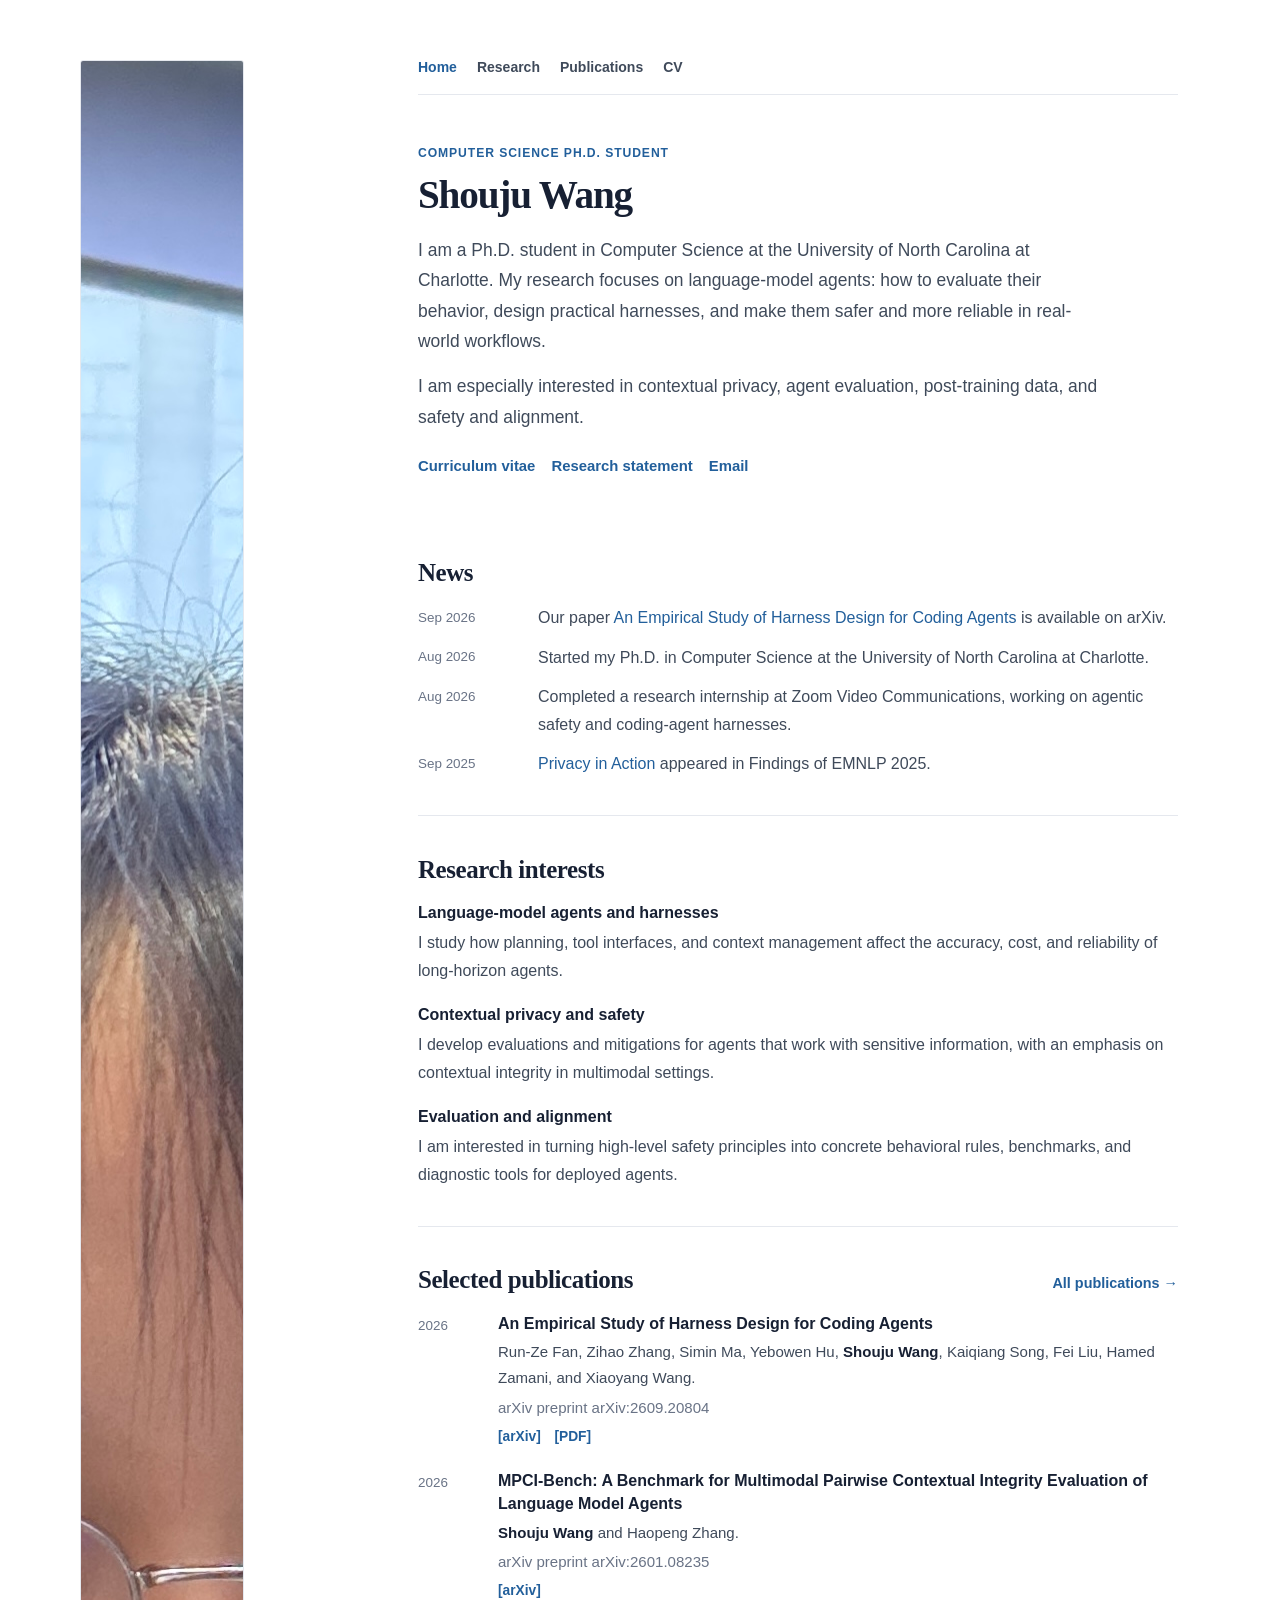
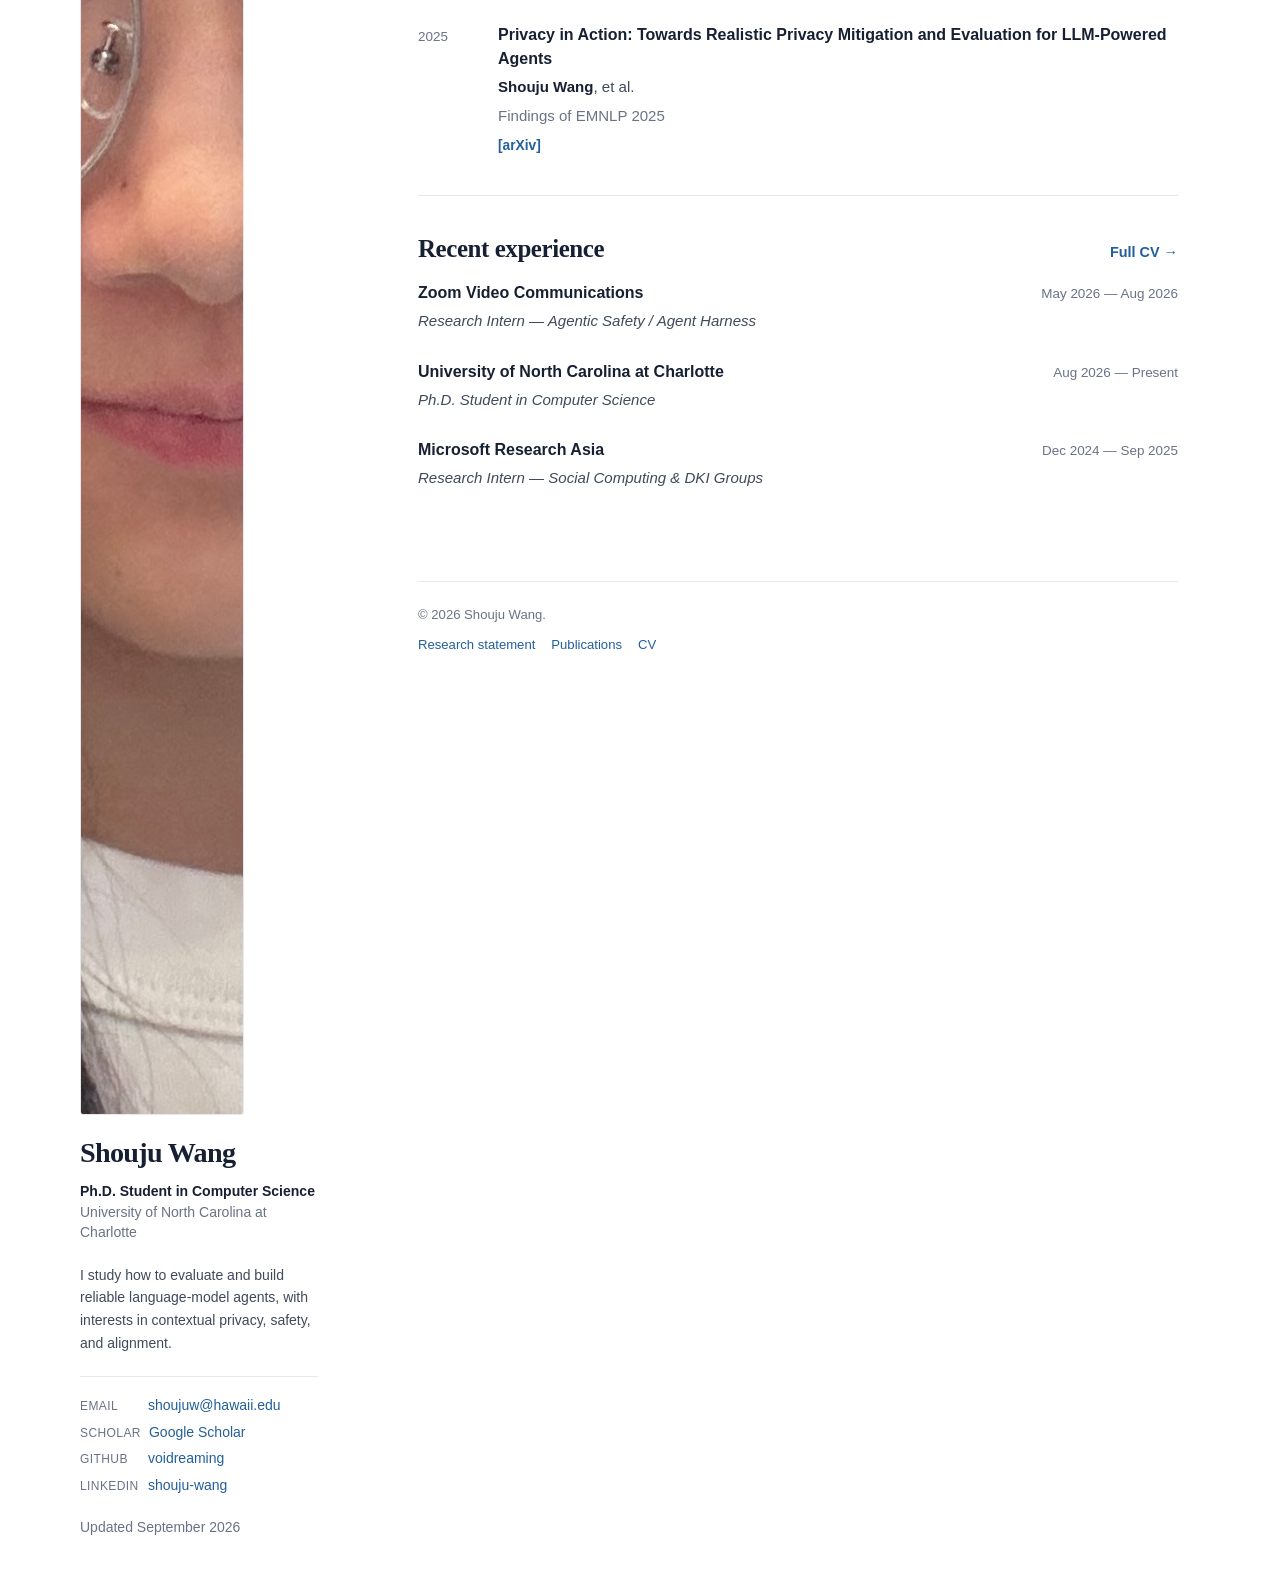
==== index.html @ fb16b02e "Adopt academic homepage layout and update CV" ====
<!doctype html>
<html lang="en">
<head>
  <meta charset="utf-8">
  <meta name="viewport" content="width=device-width, initial-scale=1">
  <meta name="theme-color" content="#ffffff">
  <title>Shouju Wang | Computer Science Ph.D. Student</title>
  <meta name="description" content="Shouju Wang is a Computer Science Ph.D. student at UNC Charlotte researching LLM agents, privacy, evaluation, safety, and alignment.">
  <link rel="canonical" href="https://shouju-wang.github.io/">
  <meta property="og:type" content="website">
  <meta property="og:title" content="Shouju Wang | Computer Science Ph.D. Student">
  <meta property="og:description" content="LLM agents, contextual privacy, evaluation, safety, and alignment.">
  <meta property="og:url" content="https://shouju-wang.github.io/">
  <meta property="og:image" content="https://shouju-wang.github.io/images/avatar.jpg">
  <link rel="stylesheet" href="css/style.css">
  <link rel="icon" href="data:image/svg+xml,%3Csvg xmlns='http://www.w3.org/2000/svg' viewBox='0 0 100 100'%3E%3Crect width='100' height='100' rx='18' fill='%23172033'/%3E%3Ctext x='50' y='63' text-anchor='middle' font-size='40' font-family='Georgia' font-weight='bold' fill='white'%3ESW%3C/text%3E%3C/svg%3E">
</head>
<body>
  <a class="skip-link" href="#main-content">Skip to content</a>

  <div class="site-layout">
    <aside class="profile-sidebar" aria-label="Profile">
      <img class="profile-avatar" src="images/avatar.jpg" alt="Portrait of Shouju Wang" width="2316" height="2655">
      <a class="profile-name" href="index.html">Shouju Wang</a>
      <div>
        <p class="profile-role">Ph.D. Student in Computer Science</p>
        <p class="profile-affiliation">University of North Carolina at Charlotte</p>
      </div>
      <p class="profile-bio">I study how to evaluate and build reliable language-model agents, with interests in contextual privacy, safety, and alignment.</p>
      <ul class="profile-links">
        <li><span class="profile-label">Email</span><a href="mailto:shoujuw@hawaii.edu">shoujuw@hawaii.edu</a></li>
        <li><span class="profile-label">Scholar</span><a href="https://scholar.google.com/citations?hl=en&amp;user=ut74MgsAAAAJ" target="_blank" rel="noopener noreferrer">Google Scholar</a></li>
        <li><span class="profile-label">GitHub</span><a href="https://github.com/voidreaming" target="_blank" rel="noopener noreferrer">voidreaming</a></li>
        <li><span class="profile-label">LinkedIn</span><a href="https://www.linkedin.com/in/shouju-wang-4b030a385/" target="_blank" rel="noopener noreferrer">shouju-wang</a></li>
      </ul>
      <p class="profile-meta">Updated September 2026</p>
    </aside>

    <main class="content-column" id="main-content">
      <nav class="top-nav" aria-label="Primary navigation">
        <a href="#about" aria-current="page">Home</a>
        <a href="#research">Research</a>
        <a href="publications.html">Publications</a>
        <a href="cv.html">CV</a>
      </nav>

      <header class="home-header" id="about">
        <p class="eyebrow">Computer Science Ph.D. Student</p>
        <h1>Shouju Wang</h1>
        <div class="home-deck">
          <p>I am a Ph.D. student in Computer Science at the University of North Carolina at Charlotte. My research focuses on language-model agents: how to evaluate their behavior, design practical harnesses, and make them safer and more reliable in real-world workflows.</p>
          <p>I am especially interested in contextual privacy, agent evaluation, post-training data, and safety and alignment.</p>
        </div>
        <div class="inline-links" aria-label="Profile links">
          <a href="cv.html">Curriculum vitae</a>
          <a href="research-statement.html">Research statement</a>
          <a href="mailto:shoujuw@hawaii.edu">Email</a>
        </div>
      </header>

      <section class="section" aria-labelledby="news-title">
        <h2 class="section-title" id="news-title">News</h2>
        <ul class="news-list">
          <li><time datetime="2026-09">Sep 2026</time><span>Our paper <a href="https://arxiv.org/abs/2609.20804" target="_blank" rel="noopener noreferrer">An Empirical Study of Harness Design for Coding Agents</a> is available on arXiv.</span></li>
          <li><time datetime="2026-08">Aug 2026</time><span>Started my Ph.D. in Computer Science at the University of North Carolina at Charlotte.</span></li>
          <li><time datetime="2026-08">Aug 2026</time><span>Completed a research internship at Zoom Video Communications, working on agentic safety and coding-agent harnesses.</span></li>
          <li><time datetime="2025-09">Sep 2025</time><span><a href="https://arxiv.org/abs/2509.17488" target="_blank" rel="noopener noreferrer">Privacy in Action</a> appeared in Findings of EMNLP 2025.</span></li>
        </ul>
      </section>

      <section class="section" id="research" aria-labelledby="research-title">
        <h2 class="section-title" id="research-title">Research interests</h2>
        <div class="interest-list">
          <article>
            <h3>Language-model agents and harnesses</h3>
            <p>I study how planning, tool interfaces, and context management affect the accuracy, cost, and reliability of long-horizon agents.</p>
          </article>
          <article>
            <h3>Contextual privacy and safety</h3>
            <p>I develop evaluations and mitigations for agents that work with sensitive information, with an emphasis on contextual integrity in multimodal settings.</p>
          </article>
          <article>
            <h3>Evaluation and alignment</h3>
            <p>I am interested in turning high-level safety principles into concrete behavioral rules, benchmarks, and diagnostic tools for deployed agents.</p>
          </article>
        </div>
      </section>

      <section class="section" aria-labelledby="publications-title">
        <div class="section-heading-row">
          <h2 class="section-title" id="publications-title">Selected publications</h2>
          <a href="publications.html">All publications →</a>
        </div>
        <ol class="publication-list">
          <li class="publication">
            <span class="publication-year">2026</span>
            <article>
              <h3 class="publication-title"><a href="https://arxiv.org/abs/2609.20804" target="_blank" rel="noopener noreferrer">An Empirical Study of Harness Design for Coding Agents</a></h3>
              <p class="publication-authors">Run-Ze Fan, Zihao Zhang, Simin Ma, Yebowen Hu, <strong>Shouju Wang</strong>, Kaiqiang Song, Fei Liu, Hamed Zamani, and Xiaoyang Wang.</p>
              <p class="publication-venue">arXiv preprint arXiv:2609.20804</p>
              <p class="publication-links"><a href="https://arxiv.org/abs/2609.20804" target="_blank" rel="noopener noreferrer">[arXiv]</a><a href="https://arxiv.org/pdf/2609.20804" target="_blank" rel="noopener noreferrer">[PDF]</a></p>
            </article>
          </li>
          <li class="publication">
            <span class="publication-year">2026</span>
            <article>
              <h3 class="publication-title"><a href="https://arxiv.org/abs/2601.08235" target="_blank" rel="noopener noreferrer">MPCI-Bench: A Benchmark for Multimodal Pairwise Contextual Integrity Evaluation of Language Model Agents</a></h3>
              <p class="publication-authors"><strong>Shouju Wang</strong> and Haopeng Zhang.</p>
              <p class="publication-venue">arXiv preprint arXiv:2601.08235</p>
              <p class="publication-links"><a href="https://arxiv.org/abs/2601.08235" target="_blank" rel="noopener noreferrer">[arXiv]</a></p>
            </article>
          </li>
          <li class="publication">
            <span class="publication-year">2025</span>
            <article>
              <h3 class="publication-title"><a href="https://arxiv.org/abs/2509.17488" target="_blank" rel="noopener noreferrer">Privacy in Action: Towards Realistic Privacy Mitigation and Evaluation for LLM-Powered Agents</a></h3>
              <p class="publication-authors"><strong>Shouju Wang</strong>, et al.</p>
              <p class="publication-venue">Findings of EMNLP 2025</p>
              <p class="publication-links"><a href="https://arxiv.org/abs/2509.17488" target="_blank" rel="noopener noreferrer">[arXiv]</a></p>
            </article>
          </li>
        </ol>
      </section>

      <section class="section" aria-labelledby="experience-title">
        <div class="section-heading-row">
          <h2 class="section-title" id="experience-title">Recent experience</h2>
          <a href="cv.html#experience">Full CV →</a>
        </div>
        <ol class="entry-list">
          <li class="entry">
            <div class="entry-topline"><h3 class="entry-heading">Zoom Video Communications</h3><span class="entry-date">May 2026 — Aug 2026</span></div>
            <p class="entry-role">Research Intern — Agentic Safety / Agent Harness</p>
          </li>
          <li class="entry">
            <div class="entry-topline"><h3 class="entry-heading">University of North Carolina at Charlotte</h3><span class="entry-date">Aug 2026 — Present</span></div>
            <p class="entry-role">Ph.D. Student in Computer Science</p>
          </li>
          <li class="entry">
            <div class="entry-topline"><h3 class="entry-heading">Microsoft Research Asia</h3><span class="entry-date">Dec 2024 — Sep 2025</span></div>
            <p class="entry-role">Research Intern — Social Computing &amp; DKI Groups</p>
          </li>
        </ol>
      </section>

      <footer class="content-footer">
        <p>© 2026 Shouju Wang.</p>
        <nav aria-label="Footer navigation"><a href="research-statement.html">Research statement</a><a href="publications.html">Publications</a><a href="cv.html">CV</a></nav>
      </footer>
    </main>
  </div>
</body>
</html>
---- css/style.css ----
/* A quiet, document-first academic site. */
:root {
  --ink: #172033;
  --body: #3f4a5a;
  --muted: #697386;
  --soft: #f7f8fa;
  --line: #e5e8ee;
  --link: #225f9b;
  --link-hover: #153f69;
  --serif: "Source Serif 4", "Iowan Old Style", "Palatino Linotype", Palatino, Georgia, serif;
  --sans: Inter, ui-sans-serif, -apple-system, BlinkMacSystemFont, "Segoe UI", sans-serif;
}

* { box-sizing: border-box; }

html { scroll-behavior: smooth; }

body {
  margin: 0;
  color: var(--body);
  background: #fff;
  font-family: var(--sans);
  font-size: 16px;
  line-height: 1.72;
  text-rendering: optimizeLegibility;
  -webkit-font-smoothing: antialiased;
}

img { display: block; max-width: 100%; }

a {
  color: var(--link);
  text-decoration: none;
  text-underline-offset: 0.16em;
}

a:hover,
a:focus-visible {
  color: var(--link-hover);
  text-decoration: underline;
}

strong { color: var(--ink); font-weight: 650; }

::selection { background: #d9e9f7; color: var(--ink); }

.skip-link {
  position: fixed;
  z-index: 20;
  top: 0.75rem;
  left: 0.75rem;
  padding: 0.55rem 0.75rem;
  color: #fff;
  background: var(--ink);
  transform: translateY(-150%);
}

.skip-link:focus { transform: translateY(0); }

.site-layout {
  display: grid;
  grid-template-columns: 238px minmax(0, 760px);
  gap: clamp(3.25rem, 8vw, 6.25rem);
  width: min(100% - 3rem, 1120px);
  min-height: 100vh;
  margin: 0 auto;
}

.profile-sidebar {
  align-self: start;
  position: sticky;
  top: 0;
  padding: 3.75rem 0 2.5rem;
}

.profile-avatar {
  width: 164px;
  aspect-ratio: 1 / 1;
  margin: 0 0 1.35rem;
  border: 1px solid var(--line);
  border-radius: 3px;
  object-fit: cover;
  object-position: center 26%;
}

.profile-name {
  display: inline-block;
  margin: 0;
  color: var(--ink);
  font-family: var(--serif);
  font-size: 1.76rem;
  font-weight: 650;
  letter-spacing: -0.025em;
  line-height: 1.15;
}

.profile-name:hover,
.profile-name:focus-visible { color: var(--link); text-decoration: none; }

.profile-role,
.profile-affiliation,
.profile-bio,
.profile-links,
.profile-meta { font-size: 0.875rem; }

.profile-role {
  margin: 0.65rem 0 0.05rem;
  color: var(--ink);
  font-weight: 600;
  line-height: 1.45;
}

.profile-affiliation { margin: 0; color: var(--muted); line-height: 1.45; }

.profile-bio { margin: 1.35rem 0; line-height: 1.62; }

.profile-links {
  display: grid;
  gap: 0.38rem;
  margin: 0;
  padding: 1.15rem 0 0;
  border-top: 1px solid var(--line);
  list-style: none;
  line-height: 1.45;
}

.profile-links li { display: flex; gap: 0.5rem; align-items: baseline; }

.profile-links .profile-label {
  flex: 0 0 3.75rem;
  color: var(--muted);
  font-size: 0.75rem;
  letter-spacing: 0.035em;
  text-transform: uppercase;
}

.profile-meta { margin: 1.25rem 0 0; color: var(--muted); }

.content-column { min-width: 0; padding: 3.65rem 0 4.5rem; }

.top-nav {
  display: flex;
  flex-wrap: wrap;
  gap: 0.55rem 1.25rem;
  padding: 0 0 1rem;
  border-bottom: 1px solid var(--line);
  font-size: 0.875rem;
  font-weight: 560;
  line-height: 1.4;
}

.top-nav a { color: var(--body); }
.top-nav a[aria-current="page"],
.top-nav a:hover,
.top-nav a:focus-visible { color: var(--link); text-decoration: none; }

.home-header,
.page-header { padding: 3rem 0 2.5rem; }

.eyebrow {
  margin: 0 0 0.5rem;
  color: var(--link);
  font-size: 0.76rem;
  font-weight: 700;
  letter-spacing: 0.075em;
  text-transform: uppercase;
}

h1,
h2,
h3,
h4 { color: var(--ink); }

h1,
.page-title {
  margin: 0;
  font-family: var(--serif);
  font-size: clamp(2rem, 4vw, 2.45rem);
  font-weight: 650;
  letter-spacing: -0.03em;
  line-height: 1.15;
}

.home-deck,
.page-description {
  max-width: 43rem;
  margin: 1.1rem 0 0;
  color: var(--body);
  font-size: 1.09rem;
  line-height: 1.75;
}

.home-deck p { margin: 0 0 0.9rem; }
.home-deck p:last-child { margin-bottom: 0; }

.inline-links {
  display: flex;
  flex-wrap: wrap;
  gap: 0.45rem 1rem;
  margin: 1.35rem 0 0;
  font-size: 0.93rem;
}

.inline-links a { font-weight: 580; }

.section {
  padding: 2.35rem 0;
  border-top: 1px solid var(--line);
}

.section:first-of-type { border-top: 0; }

.section-title {
  margin: 0 0 1rem;
  font-family: var(--serif);
  font-size: 1.56rem;
  font-weight: 650;
  letter-spacing: -0.017em;
  line-height: 1.25;
}

.section-intro { margin: 0 0 1.15rem; }

.news-list,
.publication-list,
.entry-list,
.compact-list,
.post-list { margin: 0; padding: 0; list-style: none; }

.news-list { display: grid; gap: 0.75rem; }

.news-list li {
  display: grid;
  grid-template-columns: 6.35rem minmax(0, 1fr);
  gap: 1.15rem;
}

.news-list time {
  padding-top: 0.1rem;
  color: var(--muted);
  font-size: 0.84rem;
  font-variant-numeric: tabular-nums;
}

.interest-list { display: grid; gap: 1.15rem; }

.interest-list h3,
.entry-heading,
.publication-title {
  margin: 0;
  font-size: 1rem;
  font-weight: 700;
  line-height: 1.48;
}

.interest-list p { margin: 0.3rem 0 0; }

.publication-list { display: grid; gap: 1.25rem; }

.publication {
  display: grid;
  grid-template-columns: 4rem minmax(0, 1fr);
  gap: 1rem;
}

.publication-year {
  padding-top: 0.14rem;
  color: var(--muted);
  font-size: 0.84rem;
  font-variant-numeric: tabular-nums;
}

.publication-title a { color: var(--ink); }
.publication-title a:hover,
.publication-title a:focus-visible { color: var(--link); }

.publication-authors,
.publication-venue,
.publication-description { margin: 0.22rem 0 0; font-size: 0.94rem; }

.publication-venue { color: var(--muted); }

.publication-links {
  display: flex;
  flex-wrap: wrap;
  gap: 0.4rem 0.85rem;
  margin: 0.28rem 0 0;
  font-size: 0.86rem;
}

.publication-links a { font-weight: 580; }

.section-heading-row {
  display: flex;
  flex-wrap: wrap;
  align-items: baseline;
  justify-content: space-between;
  gap: 0.75rem 1.5rem;
  margin-bottom: 1rem;
}

.section-heading-row .section-title { margin-bottom: 0; }
.section-heading-row > a { font-size: 0.9rem; font-weight: 580; }

.entry-list { display: grid; gap: 1.6rem; }

.entry { padding: 0; }

.entry-topline {
  display: flex;
  flex-wrap: wrap;
  align-items: baseline;
  justify-content: space-between;
  gap: 0.25rem 1rem;
}

.entry-date {
  color: var(--muted);
  font-size: 0.84rem;
  font-variant-numeric: tabular-nums;
  white-space: nowrap;
}

.entry-role { margin: 0.18rem 0 0; color: var(--body); font-size: 0.94rem; font-style: italic; }

.entry-details { margin: 0.55rem 0 0; padding-left: 1.08rem; font-size: 0.94rem; }
.entry-details li + li { margin-top: 0.24rem; }

.education-list { display: grid; gap: 0.95rem; }
.education-list p { margin: 0.15rem 0 0; font-size: 0.94rem; }

.skill-list {
  display: grid;
  gap: 0.55rem;
  margin: 0;
  padding: 0;
  list-style: none;
}

.skill-list li { display: grid; grid-template-columns: 5.65rem minmax(0, 1fr); gap: 0.75rem; }
.skill-list strong { font-size: 0.9rem; }

.content-footer {
  margin-top: 3.25rem;
  padding-top: 1.4rem;
  border-top: 1px solid var(--line);
  color: var(--muted);
  font-size: 0.82rem;
}

.content-footer p { margin: 0; }

.content-footer nav {
  display: flex;
  flex-wrap: wrap;
  gap: 0.4rem 1rem;
  margin-top: 0.5rem;
}

.article-content { max-width: 44rem; }
.article-content > :first-child { margin-top: 0; }
.article-content h2 { margin: 2rem 0 0.65rem; font-family: var(--serif); font-size: 1.48rem; line-height: 1.3; }
.article-content h3 { margin: 1.5rem 0 0.4rem; font-size: 1rem; line-height: 1.45; }
.article-content p { margin: 0.75rem 0; }
.article-content ul { padding-left: 1.15rem; }
.article-content li + li { margin-top: 0.35rem; }

blockquote {
  margin: 1.4rem 0;
  padding: 0.1rem 0 0.1rem 1rem;
  border-left: 3px solid #b9d2e7;
  color: var(--ink);
  font-family: var(--serif);
  font-size: 1.12rem;
  line-height: 1.55;
}

.page-meta { margin: 0.7rem 0 0; color: var(--muted); font-size: 0.9rem; }

.back-link { display: inline-block; margin: 0 0 1.35rem; font-size: 0.9rem; font-weight: 580; }

.post-list { display: grid; gap: 0; border-top: 1px solid var(--line); }

.post-list li { padding: 1.25rem 0; border-bottom: 1px solid var(--line); }
.post-list h2 { margin: 0; font-family: var(--serif); font-size: 1.3rem; line-height: 1.33; }
.post-list p { margin: 0.35rem 0 0; }
.post-date { margin: 0 0 0.36rem; color: var(--muted); font-size: 0.84rem; }

.not-found { padding: 5rem 0; }
.not-found .page-description { max-width: 30rem; }

.button-link { display: inline-block; margin-top: 1.2rem; font-weight: 650; }

@media (max-width: 900px) {
  .site-layout {
    grid-template-columns: 1fr;
    gap: 0;
    width: min(100% - 2.5rem, 720px);
  }

  .profile-sidebar {
    position: static;
    display: grid;
    grid-template-columns: 108px minmax(0, 1fr);
    column-gap: 1.25rem;
    padding: 2rem 0 1.7rem;
    border-bottom: 1px solid var(--line);
  }

  .profile-avatar { grid-row: span 2; width: 108px; margin: 0; }
  .profile-name { align-self: end; font-size: 1.58rem; }
  .profile-role { align-self: start; margin: 0.35rem 0 0; }
  .profile-affiliation { grid-column: 2; }
  .profile-bio,
  .profile-links,
  .profile-meta { grid-column: 1 / -1; }
  .profile-bio { margin: 1.15rem 0; }
  .profile-links { grid-template-columns: repeat(2, minmax(0, 1fr)); padding-top: 1rem; }
  .content-column { padding: 1.8rem 0 3rem; }
  .top-nav { padding-bottom: 0.85rem; }
  .home-header,
  .page-header { padding: 2.25rem 0 1.85rem; }
}

@media (max-width: 560px) {
  body { font-size: 15.5px; }
  .site-layout { width: min(100% - 2rem, 720px); }
  .profile-sidebar { grid-template-columns: 84px minmax(0, 1fr); column-gap: 1rem; }
  .profile-avatar { width: 84px; }
  .profile-links { grid-template-columns: 1fr; }
  h1,
  .page-title { font-size: 2rem; }
  .home-deck,
  .page-description { font-size: 1rem; }
  .section { padding: 1.9rem 0; }
  .news-list li,
  .publication { grid-template-columns: 1fr; gap: 0.22rem; }
  .publication-year { padding-top: 0; }
  .entry-topline { display: block; }
  .entry-date { display: block; margin-top: 0.2rem; white-space: normal; }
  .skill-list li { grid-template-columns: 1fr; gap: 0.1rem; }
}
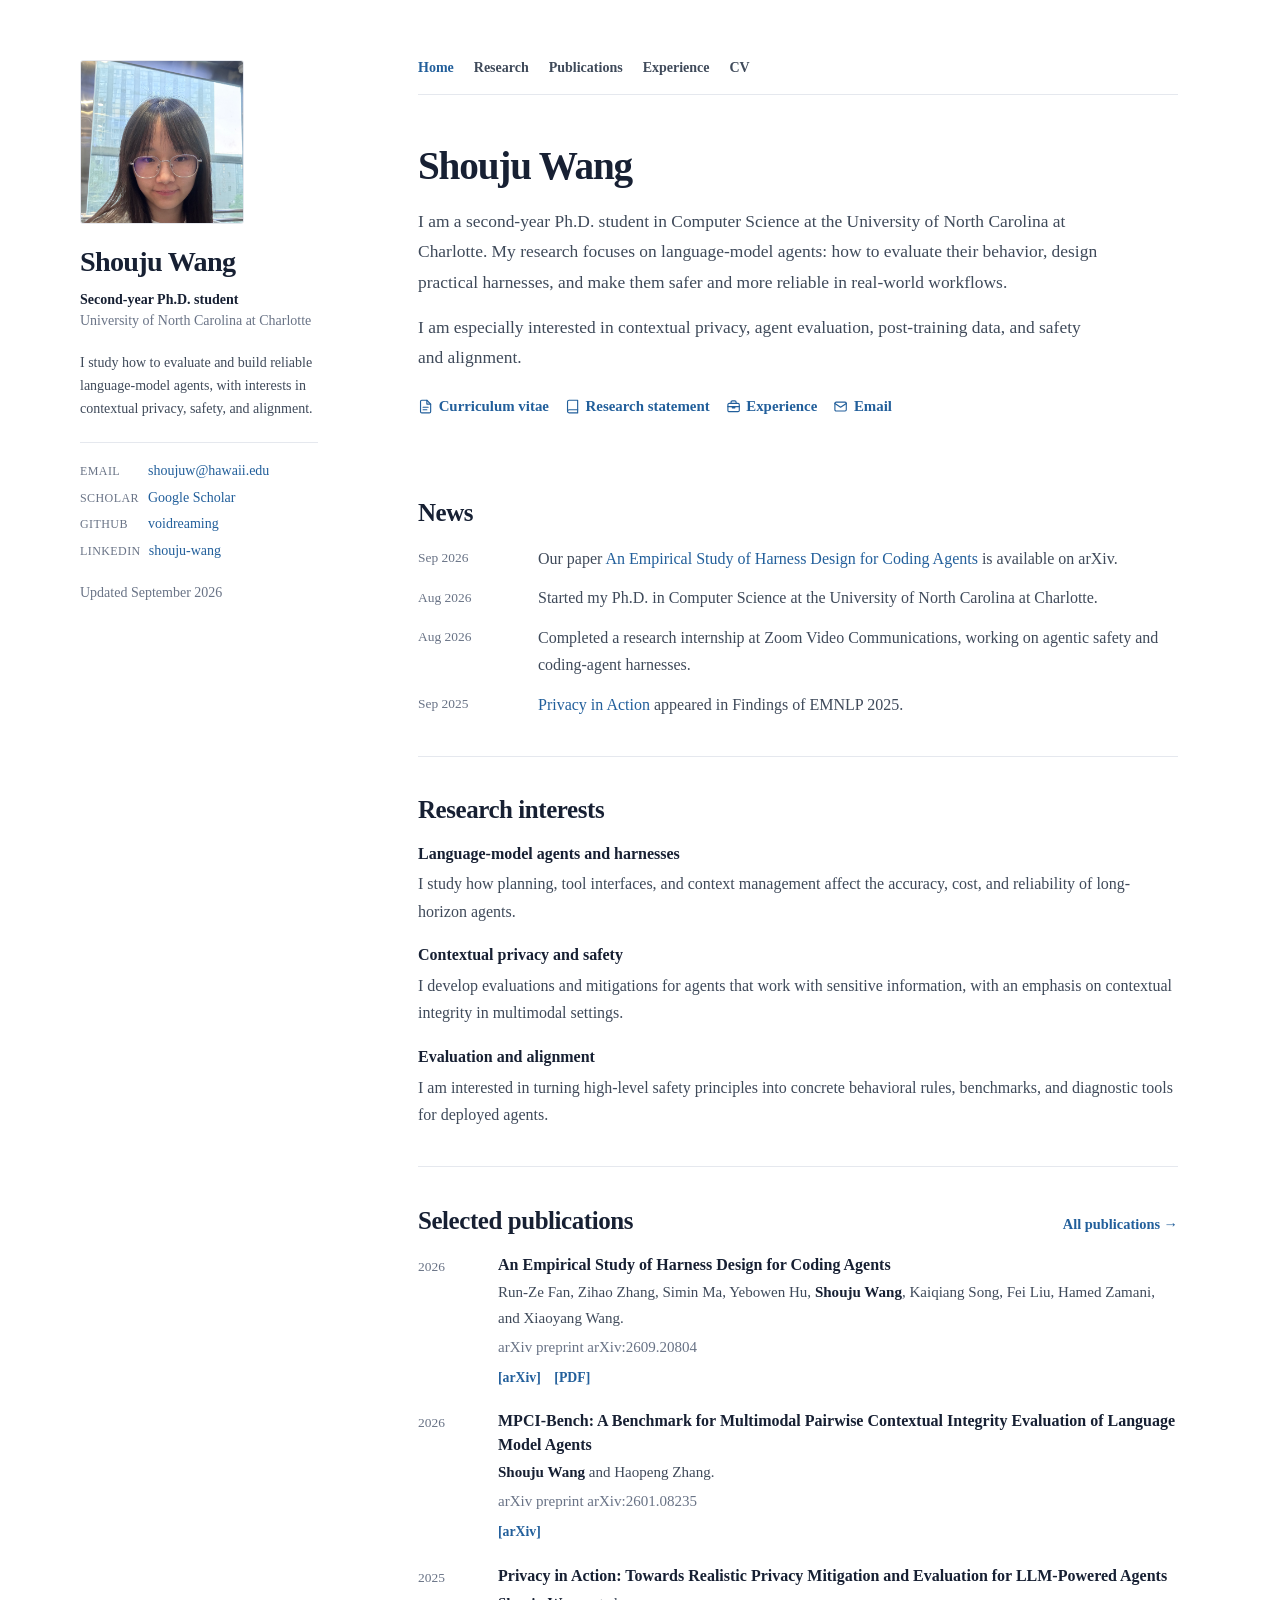
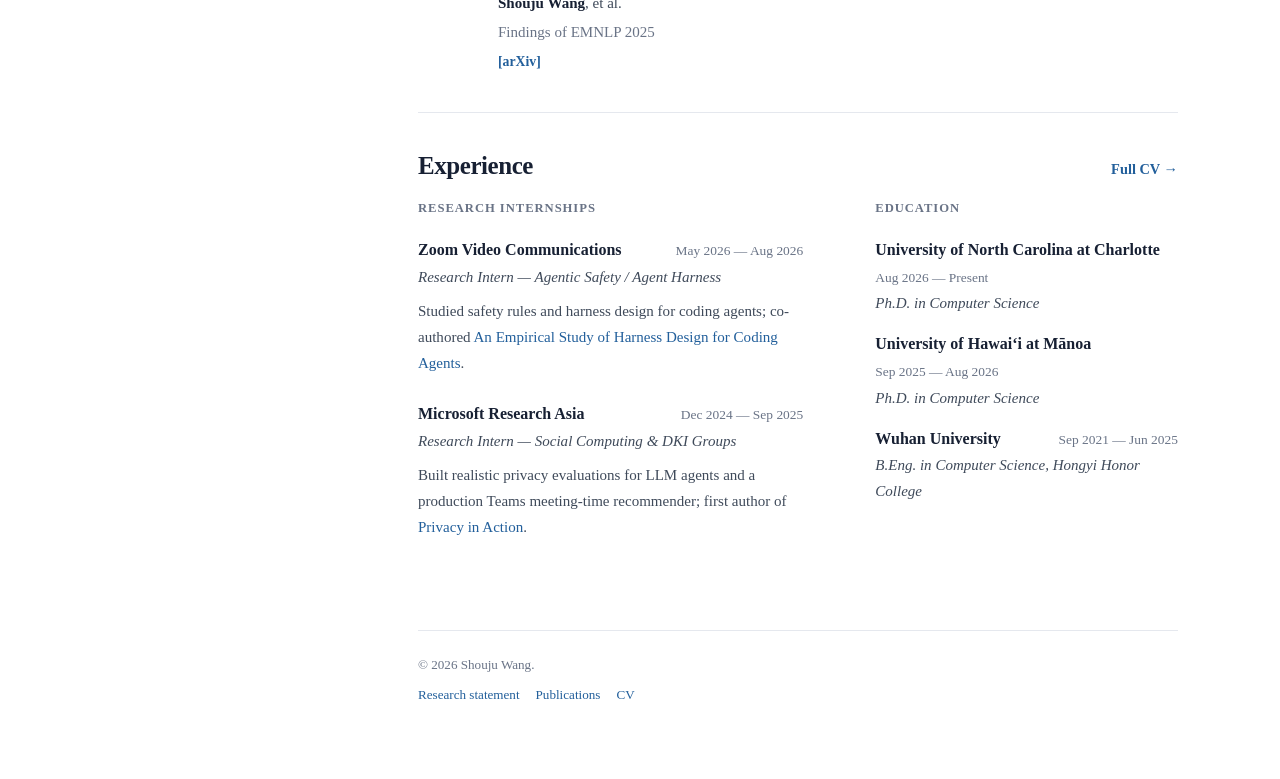
==== commit 6b71c140: "Refine academic profile layout and experience" ====
--- a/index.html
+++ b/index.html
@@ -4,11 +4,11 @@
   <meta charset="utf-8">
   <meta name="viewport" content="width=device-width, initial-scale=1">
   <meta name="theme-color" content="#ffffff">
-  <title>Shouju Wang | Computer Science Ph.D. Student</title>
+  <title>Shouju Wang</title>
   <meta name="description" content="Shouju Wang is a Computer Science Ph.D. student at UNC Charlotte researching LLM agents, privacy, evaluation, safety, and alignment.">
   <link rel="canonical" href="https://shouju-wang.github.io/">
   <meta property="og:type" content="website">
-  <meta property="og:title" content="Shouju Wang | Computer Science Ph.D. Student">
+  <meta property="og:title" content="Shouju Wang">
   <meta property="og:description" content="LLM agents, contextual privacy, evaluation, safety, and alignment.">
   <meta property="og:url" content="https://shouju-wang.github.io/">
   <meta property="og:image" content="https://shouju-wang.github.io/images/avatar.jpg">
@@ -23,7 +23,7 @@
       <img class="profile-avatar" src="images/avatar.jpg" alt="Portrait of Shouju Wang" width="2316" height="2655">
       <a class="profile-name" href="index.html">Shouju Wang</a>
       <div>
-        <p class="profile-role">Ph.D. Student in Computer Science</p>
+        <p class="profile-role">Second-year Ph.D. student</p>
         <p class="profile-affiliation">University of North Carolina at Charlotte</p>
       </div>
       <p class="profile-bio">I study how to evaluate and build reliable language-model agents, with interests in contextual privacy, safety, and alignment.</p>
@@ -41,20 +41,21 @@
         <a href="#about" aria-current="page">Home</a>
         <a href="#research">Research</a>
         <a href="publications.html">Publications</a>
+        <a href="#experience">Experience</a>
         <a href="cv.html">CV</a>
       </nav>
 
       <header class="home-header" id="about">
-        <p class="eyebrow">Computer Science Ph.D. Student</p>
         <h1>Shouju Wang</h1>
         <div class="home-deck">
-          <p>I am a Ph.D. student in Computer Science at the University of North Carolina at Charlotte. My research focuses on language-model agents: how to evaluate their behavior, design practical harnesses, and make them safer and more reliable in real-world workflows.</p>
+          <p>I am a second-year Ph.D. student in Computer Science at the University of North Carolina at Charlotte. My research focuses on language-model agents: how to evaluate their behavior, design practical harnesses, and make them safer and more reliable in real-world workflows.</p>
           <p>I am especially interested in contextual privacy, agent evaluation, post-training data, and safety and alignment.</p>
         </div>
         <div class="inline-links" aria-label="Profile links">
-          <a href="cv.html">Curriculum vitae</a>
-          <a href="research-statement.html">Research statement</a>
-          <a href="mailto:shoujuw@hawaii.edu">Email</a>
+          <a class="icon-link" href="cv.html"><svg viewBox="0 0 24 24" fill="none" stroke-width="1.8" stroke-linecap="round" stroke-linejoin="round" aria-hidden="true"><path d="M14 2H6a2 2 0 0 0-2 2v16a2 2 0 0 0 2 2h12a2 2 0 0 0 2-2V8z"/><path d="M14 2v6h6M8 13h8M8 17h6"/></svg>Curriculum vitae</a>
+          <a class="icon-link" href="research-statement.html"><svg viewBox="0 0 24 24" fill="none" stroke-width="1.8" stroke-linecap="round" stroke-linejoin="round" aria-hidden="true"><path d="M4 19.5A2.5 2.5 0 0 1 6.5 17H20"/><path d="M6.5 2H20v20H6.5A2.5 2.5 0 0 1 4 19.5v-15A2.5 2.5 0 0 1 6.5 2Z"/></svg>Research statement</a>
+          <a class="icon-link" href="#experience"><svg viewBox="0 0 24 24" fill="none" stroke-width="1.8" stroke-linecap="round" stroke-linejoin="round" aria-hidden="true"><rect x="3" y="7" width="18" height="13" rx="2"/><path d="M8 7V5a2 2 0 0 1 2-2h4a2 2 0 0 1 2 2v2M3 12h18M10 12v2h4v-2"/></svg>Experience</a>
+          <a class="icon-link" href="mailto:shoujuw@hawaii.edu"><svg viewBox="0 0 24 24" fill="none" stroke-width="1.8" stroke-linecap="round" stroke-linejoin="round" aria-hidden="true"><rect x="3" y="5" width="18" height="14" rx="2"/><path d="m3 7 9 6 9-6"/></svg>Email</a>
         </div>
       </header>
 
@@ -122,25 +123,36 @@
         </ol>
       </section>
 
-      <section class="section" aria-labelledby="experience-title">
+      <section class="section" id="experience" aria-labelledby="experience-title">
         <div class="section-heading-row">
-          <h2 class="section-title" id="experience-title">Recent experience</h2>
+          <h2 class="section-title" id="experience-title">Experience</h2>
           <a href="cv.html#experience">Full CV →</a>
         </div>
-        <ol class="entry-list">
-          <li class="entry">
-            <div class="entry-topline"><h3 class="entry-heading">Zoom Video Communications</h3><span class="entry-date">May 2026 — Aug 2026</span></div>
-            <p class="entry-role">Research Intern — Agentic Safety / Agent Harness</p>
-          </li>
-          <li class="entry">
-            <div class="entry-topline"><h3 class="entry-heading">University of North Carolina at Charlotte</h3><span class="entry-date">Aug 2026 — Present</span></div>
-            <p class="entry-role">Ph.D. Student in Computer Science</p>
-          </li>
-          <li class="entry">
-            <div class="entry-topline"><h3 class="entry-heading">Microsoft Research Asia</h3><span class="entry-date">Dec 2024 — Sep 2025</span></div>
-            <p class="entry-role">Research Intern — Social Computing &amp; DKI Groups</p>
-          </li>
-        </ol>
+        <div class="experience-grid">
+          <div>
+            <h3 class="subsection-title">Research internships</h3>
+            <ol class="entry-list">
+              <li class="entry">
+                <div class="entry-topline"><h4 class="entry-heading">Zoom Video Communications</h4><span class="entry-date">May 2026 — Aug 2026</span></div>
+                <p class="entry-role">Research Intern — Agentic Safety / Agent Harness</p>
+                <p class="entry-summary">Studied safety rules and harness design for coding agents; co-authored <a href="https://arxiv.org/abs/2609.20804" target="_blank" rel="noopener noreferrer">An Empirical Study of Harness Design for Coding Agents</a>.</p>
+              </li>
+              <li class="entry">
+                <div class="entry-topline"><h4 class="entry-heading">Microsoft Research Asia</h4><span class="entry-date">Dec 2024 — Sep 2025</span></div>
+                <p class="entry-role">Research Intern — Social Computing &amp; DKI Groups</p>
+                <p class="entry-summary">Built realistic privacy evaluations for LLM agents and a production Teams meeting-time recommender; first author of <a href="https://arxiv.org/abs/2509.17488" target="_blank" rel="noopener noreferrer">Privacy in Action</a>.</p>
+              </li>
+            </ol>
+          </div>
+          <div>
+            <h3 class="subsection-title">Education</h3>
+            <ol class="entry-list education-list">
+              <li class="entry"><div class="entry-topline"><h4 class="entry-heading">University of North Carolina at Charlotte</h4><span class="entry-date">Aug 2026 — Present</span></div><p class="entry-role">Ph.D. in Computer Science</p></li>
+              <li class="entry"><div class="entry-topline"><h4 class="entry-heading">University of Hawai‘i at Mānoa</h4><span class="entry-date">Sep 2025 — Aug 2026</span></div><p class="entry-role">Ph.D. in Computer Science</p></li>
+              <li class="entry"><div class="entry-topline"><h4 class="entry-heading">Wuhan University</h4><span class="entry-date">Sep 2021 — Jun 2025</span></div><p class="entry-role">B.Eng. in Computer Science, Hongyi Honor College</p></li>
+            </ol>
+          </div>
+        </div>
       </section>
 
       <footer class="content-footer">
--- a/css/style.css
+++ b/css/style.css
@@ -8,7 +8,7 @@
   --link: #225f9b;
   --link-hover: #153f69;
   --serif: "Source Serif 4", "Iowan Old Style", "Palatino Linotype", Palatino, Georgia, serif;
-  --sans: Inter, ui-sans-serif, -apple-system, BlinkMacSystemFont, "Segoe UI", sans-serif;
+  --sans: "Source Serif 4", "Iowan Old Style", "Palatino Linotype", Palatino, Georgia, serif;
 }
 
 * { box-sizing: border-box; }
@@ -19,7 +19,7 @@
   margin: 0;
   color: var(--body);
   background: #fff;
-  font-family: var(--sans);
+  font-family: var(--serif);
   font-size: 16px;
   line-height: 1.72;
   text-rendering: optimizeLegibility;
@@ -75,6 +75,7 @@
 
 .profile-avatar {
   width: 164px;
+  height: 164px;
   aspect-ratio: 1 / 1;
   margin: 0 0 1.35rem;
   border: 1px solid var(--line);
@@ -203,6 +204,19 @@
 
 .inline-links a { font-weight: 580; }
 
+.inline-links .icon-link {
+  display: inline-flex;
+  align-items: center;
+  gap: 0.34rem;
+}
+
+.icon-link svg {
+  width: 0.95rem;
+  height: 0.95rem;
+  flex: 0 0 auto;
+  stroke: currentColor;
+}
+
 .section {
   padding: 2.35rem 0;
   border-top: 1px solid var(--line);
@@ -323,11 +337,28 @@
 
 .entry-role { margin: 0.18rem 0 0; color: var(--body); font-size: 0.94rem; font-style: italic; }
 
+.entry-summary { margin: 0.5rem 0 0; font-size: 0.94rem; }
+
 .entry-details { margin: 0.55rem 0 0; padding-left: 1.08rem; font-size: 0.94rem; }
 .entry-details li + li { margin-top: 0.24rem; }
 
 .education-list { display: grid; gap: 0.95rem; }
 .education-list p { margin: 0.15rem 0 0; font-size: 0.94rem; }
+
+.experience-grid {
+  display: grid;
+  grid-template-columns: minmax(0, 1.12fr) minmax(0, 0.88fr);
+  gap: clamp(2rem, 6vw, 4.5rem);
+}
+
+.subsection-title {
+  margin: 0 0 1.15rem;
+  color: var(--muted);
+  font-size: 0.79rem;
+  font-weight: 700;
+  letter-spacing: 0.075em;
+  text-transform: uppercase;
+}
 
 .skill-list {
   display: grid;
@@ -407,7 +438,7 @@
     border-bottom: 1px solid var(--line);
   }
 
-  .profile-avatar { grid-row: span 2; width: 108px; margin: 0; }
+  .profile-avatar { grid-row: span 2; width: 108px; height: 108px; margin: 0; }
   .profile-name { align-self: end; font-size: 1.58rem; }
   .profile-role { align-self: start; margin: 0.35rem 0 0; }
   .profile-affiliation { grid-column: 2; }
@@ -420,13 +451,14 @@
   .top-nav { padding-bottom: 0.85rem; }
   .home-header,
   .page-header { padding: 2.25rem 0 1.85rem; }
+  .experience-grid { grid-template-columns: 1fr; gap: 2rem; }
 }
 
 @media (max-width: 560px) {
   body { font-size: 15.5px; }
   .site-layout { width: min(100% - 2rem, 720px); }
   .profile-sidebar { grid-template-columns: 84px minmax(0, 1fr); column-gap: 1rem; }
-  .profile-avatar { width: 84px; }
+  .profile-avatar { width: 84px; height: 84px; }
   .profile-links { grid-template-columns: 1fr; }
   h1,
   .page-title { font-size: 2rem; }
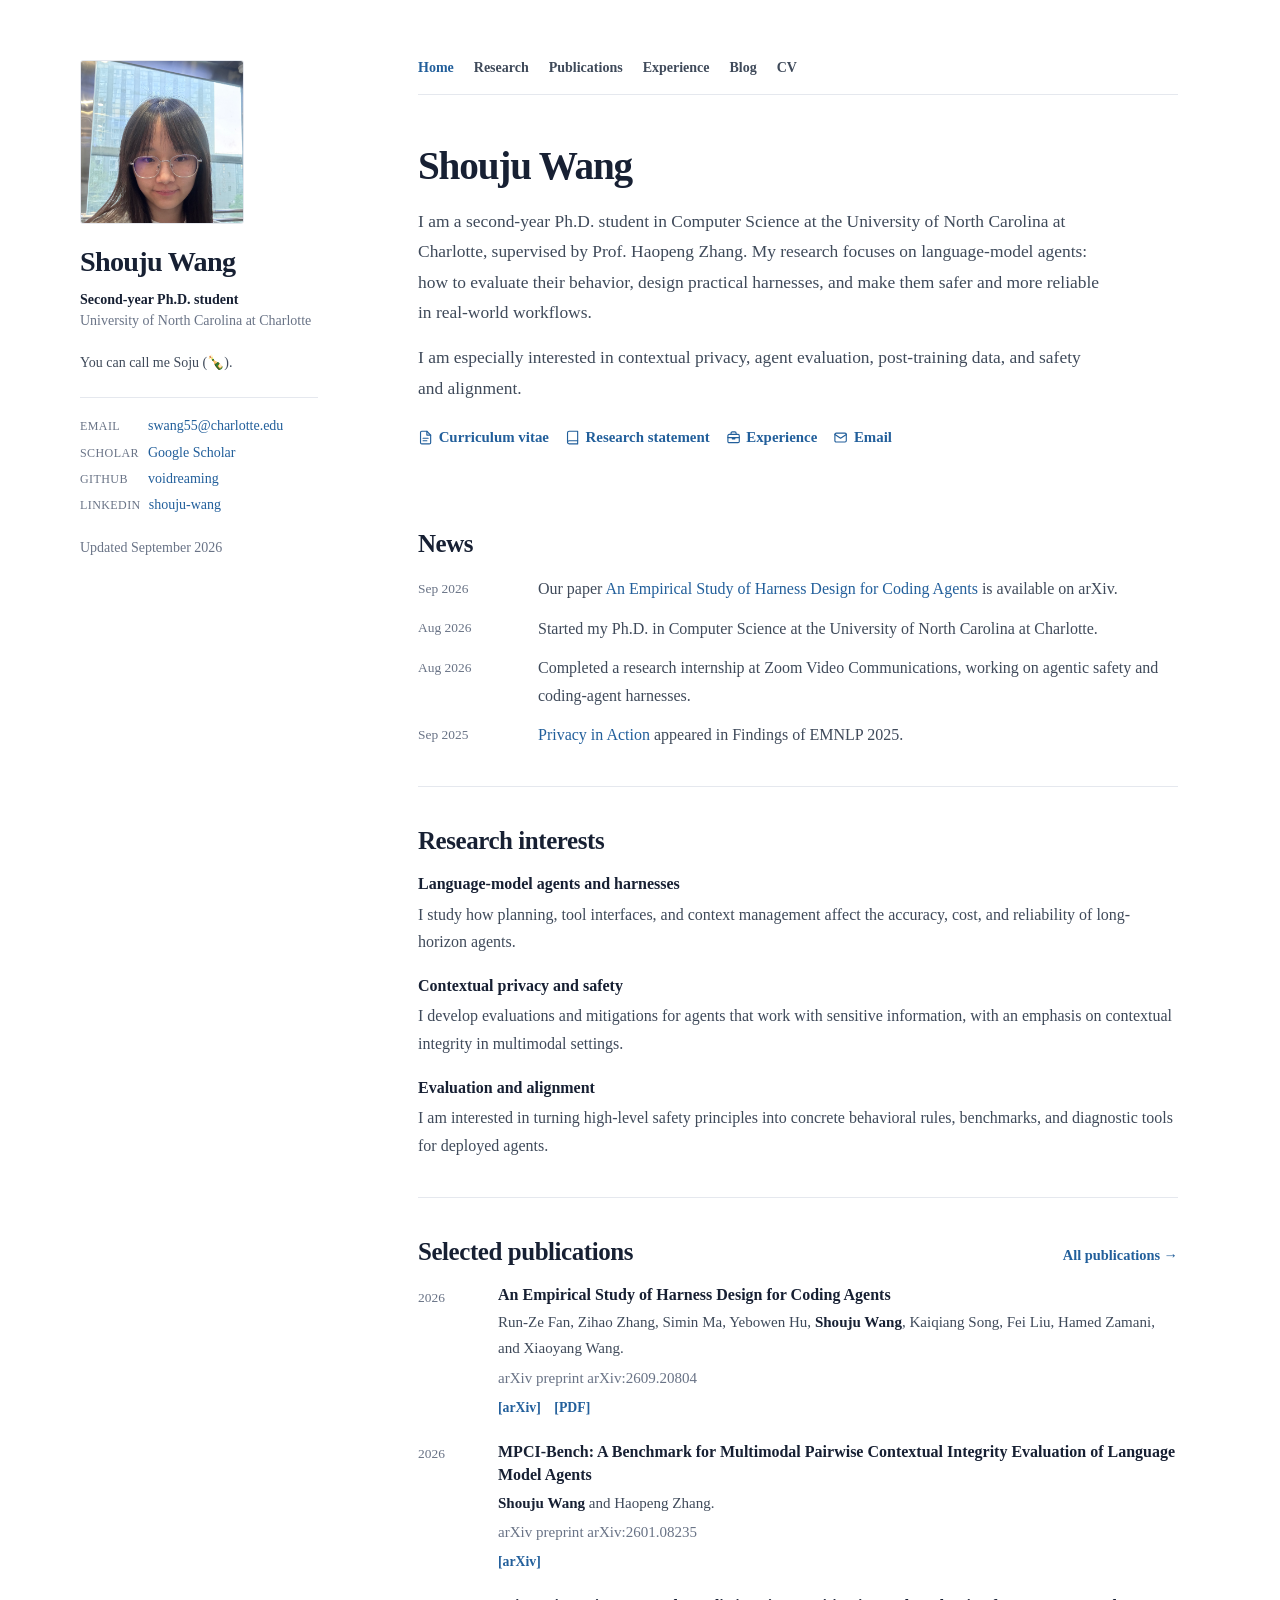
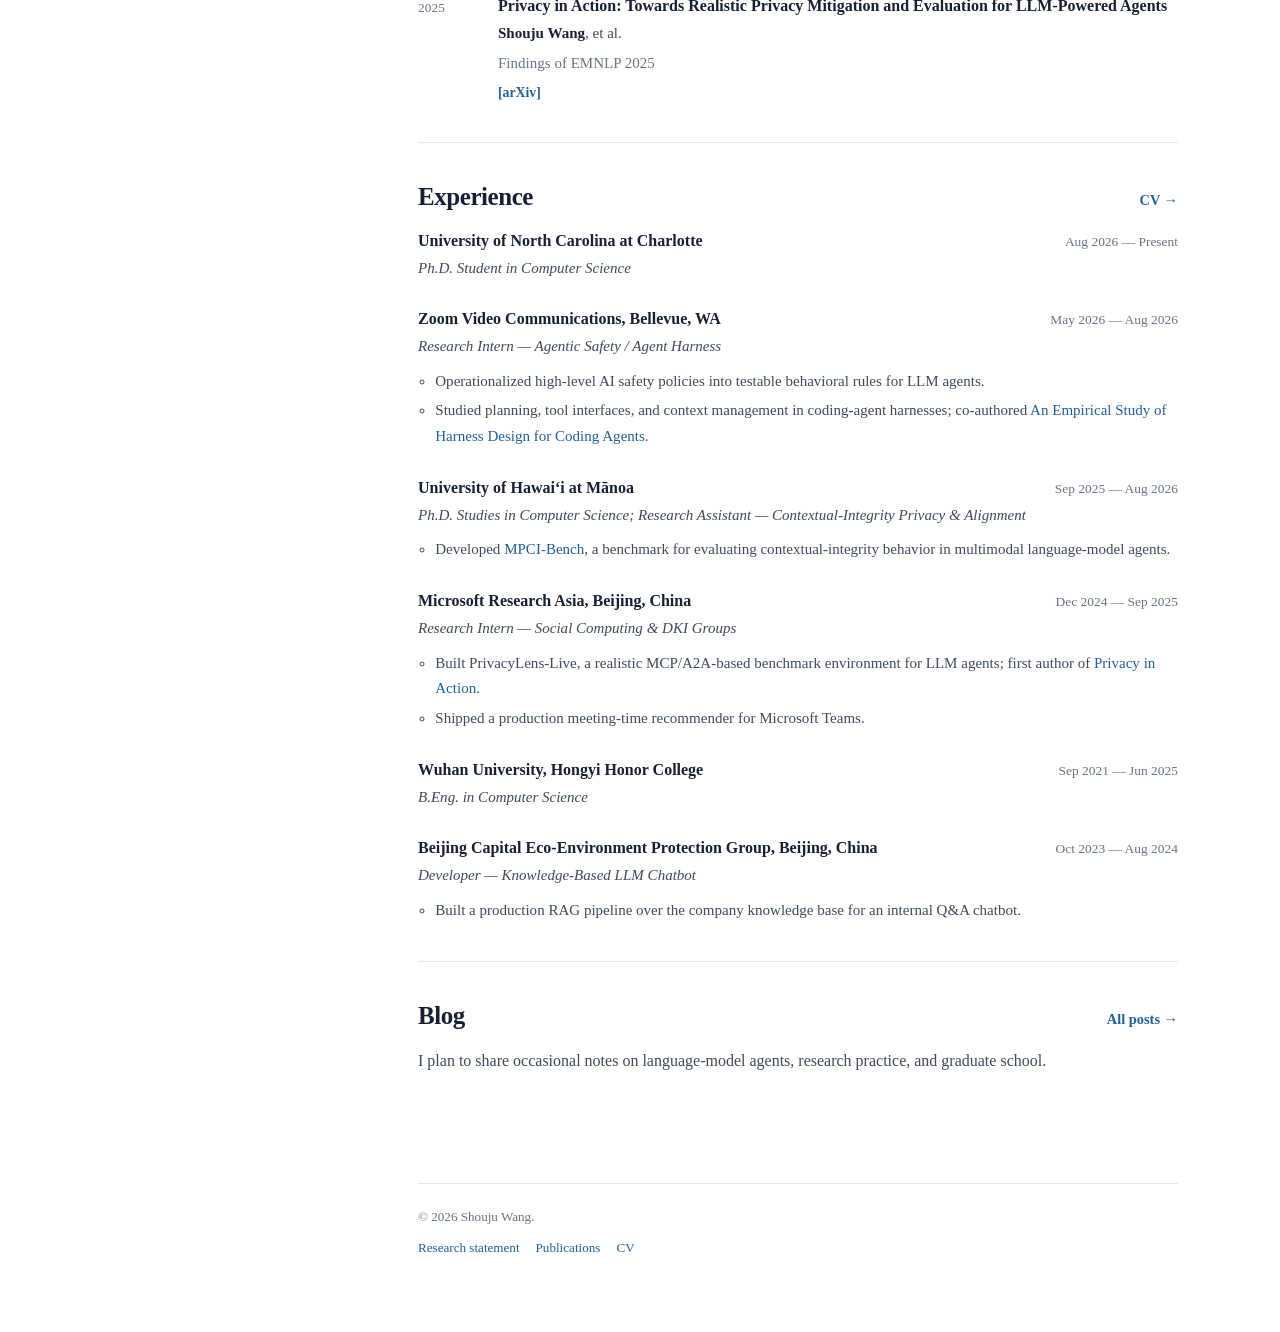
==== commit 46b379ae: "Refine profile timeline and CV entry" ====
--- a/index.html
+++ b/index.html
@@ -26,9 +26,9 @@
         <p class="profile-role">Second-year Ph.D. student</p>
         <p class="profile-affiliation">University of North Carolina at Charlotte</p>
       </div>
-      <p class="profile-bio">I study how to evaluate and build reliable language-model agents, with interests in contextual privacy, safety, and alignment.</p>
+      <p class="profile-bio">You can call me Soju (🍾).</p>
       <ul class="profile-links">
-        <li><span class="profile-label">Email</span><a href="mailto:shoujuw@hawaii.edu">shoujuw@hawaii.edu</a></li>
+        <li><span class="profile-label">Email</span><a href="mailto:swang55@charlotte.edu">swang55@charlotte.edu</a></li>
         <li><span class="profile-label">Scholar</span><a href="https://scholar.google.com/citations?hl=en&amp;user=ut74MgsAAAAJ" target="_blank" rel="noopener noreferrer">Google Scholar</a></li>
         <li><span class="profile-label">GitHub</span><a href="https://github.com/voidreaming" target="_blank" rel="noopener noreferrer">voidreaming</a></li>
         <li><span class="profile-label">LinkedIn</span><a href="https://www.linkedin.com/in/shouju-wang-4b030a385/" target="_blank" rel="noopener noreferrer">shouju-wang</a></li>
@@ -42,20 +42,21 @@
         <a href="#research">Research</a>
         <a href="publications.html">Publications</a>
         <a href="#experience">Experience</a>
+        <a href="#blog">Blog</a>
         <a href="cv.html">CV</a>
       </nav>
 
       <header class="home-header" id="about">
         <h1>Shouju Wang</h1>
         <div class="home-deck">
-          <p>I am a second-year Ph.D. student in Computer Science at the University of North Carolina at Charlotte. My research focuses on language-model agents: how to evaluate their behavior, design practical harnesses, and make them safer and more reliable in real-world workflows.</p>
+          <p>I am a second-year Ph.D. student in Computer Science at the University of North Carolina at Charlotte, supervised by Prof. Haopeng Zhang. My research focuses on language-model agents: how to evaluate their behavior, design practical harnesses, and make them safer and more reliable in real-world workflows.</p>
           <p>I am especially interested in contextual privacy, agent evaluation, post-training data, and safety and alignment.</p>
         </div>
         <div class="inline-links" aria-label="Profile links">
           <a class="icon-link" href="cv.html"><svg viewBox="0 0 24 24" fill="none" stroke-width="1.8" stroke-linecap="round" stroke-linejoin="round" aria-hidden="true"><path d="M14 2H6a2 2 0 0 0-2 2v16a2 2 0 0 0 2 2h12a2 2 0 0 0 2-2V8z"/><path d="M14 2v6h6M8 13h8M8 17h6"/></svg>Curriculum vitae</a>
           <a class="icon-link" href="research-statement.html"><svg viewBox="0 0 24 24" fill="none" stroke-width="1.8" stroke-linecap="round" stroke-linejoin="round" aria-hidden="true"><path d="M4 19.5A2.5 2.5 0 0 1 6.5 17H20"/><path d="M6.5 2H20v20H6.5A2.5 2.5 0 0 1 4 19.5v-15A2.5 2.5 0 0 1 6.5 2Z"/></svg>Research statement</a>
           <a class="icon-link" href="#experience"><svg viewBox="0 0 24 24" fill="none" stroke-width="1.8" stroke-linecap="round" stroke-linejoin="round" aria-hidden="true"><rect x="3" y="7" width="18" height="13" rx="2"/><path d="M8 7V5a2 2 0 0 1 2-2h4a2 2 0 0 1 2 2v2M3 12h18M10 12v2h4v-2"/></svg>Experience</a>
-          <a class="icon-link" href="mailto:shoujuw@hawaii.edu"><svg viewBox="0 0 24 24" fill="none" stroke-width="1.8" stroke-linecap="round" stroke-linejoin="round" aria-hidden="true"><rect x="3" y="5" width="18" height="14" rx="2"/><path d="m3 7 9 6 9-6"/></svg>Email</a>
+          <a class="icon-link" href="mailto:swang55@charlotte.edu"><svg viewBox="0 0 24 24" fill="none" stroke-width="1.8" stroke-linecap="round" stroke-linejoin="round" aria-hidden="true"><rect x="3" y="5" width="18" height="14" rx="2"/><path d="m3 7 9 6 9-6"/></svg>Email</a>
         </div>
       </header>
 
@@ -126,33 +127,56 @@
       <section class="section" id="experience" aria-labelledby="experience-title">
         <div class="section-heading-row">
           <h2 class="section-title" id="experience-title">Experience</h2>
-          <a href="cv.html#experience">Full CV →</a>
+          <a href="cv.html">CV →</a>
         </div>
-        <div class="experience-grid">
-          <div>
-            <h3 class="subsection-title">Research internships</h3>
-            <ol class="entry-list">
-              <li class="entry">
-                <div class="entry-topline"><h4 class="entry-heading">Zoom Video Communications</h4><span class="entry-date">May 2026 — Aug 2026</span></div>
-                <p class="entry-role">Research Intern — Agentic Safety / Agent Harness</p>
-                <p class="entry-summary">Studied safety rules and harness design for coding agents; co-authored <a href="https://arxiv.org/abs/2609.20804" target="_blank" rel="noopener noreferrer">An Empirical Study of Harness Design for Coding Agents</a>.</p>
-              </li>
-              <li class="entry">
-                <div class="entry-topline"><h4 class="entry-heading">Microsoft Research Asia</h4><span class="entry-date">Dec 2024 — Sep 2025</span></div>
-                <p class="entry-role">Research Intern — Social Computing &amp; DKI Groups</p>
-                <p class="entry-summary">Built realistic privacy evaluations for LLM agents and a production Teams meeting-time recommender; first author of <a href="https://arxiv.org/abs/2509.17488" target="_blank" rel="noopener noreferrer">Privacy in Action</a>.</p>
-              </li>
-            </ol>
-          </div>
-          <div>
-            <h3 class="subsection-title">Education</h3>
-            <ol class="entry-list education-list">
-              <li class="entry"><div class="entry-topline"><h4 class="entry-heading">University of North Carolina at Charlotte</h4><span class="entry-date">Aug 2026 — Present</span></div><p class="entry-role">Ph.D. in Computer Science</p></li>
-              <li class="entry"><div class="entry-topline"><h4 class="entry-heading">University of Hawai‘i at Mānoa</h4><span class="entry-date">Sep 2025 — Aug 2026</span></div><p class="entry-role">Ph.D. in Computer Science</p></li>
-              <li class="entry"><div class="entry-topline"><h4 class="entry-heading">Wuhan University</h4><span class="entry-date">Sep 2021 — Jun 2025</span></div><p class="entry-role">B.Eng. in Computer Science, Hongyi Honor College</p></li>
-            </ol>
-          </div>
+        <ol class="entry-list">
+          <li class="entry">
+            <div class="entry-topline"><h3 class="entry-heading">University of North Carolina at Charlotte</h3><span class="entry-date">Aug 2026 — Present</span></div>
+            <p class="entry-role">Ph.D. Student in Computer Science</p>
+          </li>
+          <li class="entry">
+            <div class="entry-topline"><h3 class="entry-heading">Zoom Video Communications, Bellevue, WA</h3><span class="entry-date">May 2026 — Aug 2026</span></div>
+            <p class="entry-role">Research Intern — Agentic Safety / Agent Harness</p>
+            <ul class="entry-details">
+              <li>Operationalized high-level AI safety policies into testable behavioral rules for LLM agents.</li>
+              <li>Studied planning, tool interfaces, and context management in coding-agent harnesses; co-authored <a href="https://arxiv.org/abs/2609.20804" target="_blank" rel="noopener noreferrer">An Empirical Study of Harness Design for Coding Agents</a>.</li>
+            </ul>
+          </li>
+          <li class="entry">
+            <div class="entry-topline"><h3 class="entry-heading">University of Hawai‘i at Mānoa</h3><span class="entry-date">Sep 2025 — Aug 2026</span></div>
+            <p class="entry-role">Ph.D. Studies in Computer Science; Research Assistant — Contextual-Integrity Privacy &amp; Alignment</p>
+            <ul class="entry-details">
+              <li>Developed <a href="https://arxiv.org/abs/2601.08235" target="_blank" rel="noopener noreferrer">MPCI-Bench</a>, a benchmark for evaluating contextual-integrity behavior in multimodal language-model agents.</li>
+            </ul>
+          </li>
+          <li class="entry">
+            <div class="entry-topline"><h3 class="entry-heading">Microsoft Research Asia, Beijing, China</h3><span class="entry-date">Dec 2024 — Sep 2025</span></div>
+            <p class="entry-role">Research Intern — Social Computing &amp; DKI Groups</p>
+            <ul class="entry-details">
+              <li>Built PrivacyLens-Live, a realistic MCP/A2A-based benchmark environment for LLM agents; first author of <a href="https://arxiv.org/abs/2509.17488" target="_blank" rel="noopener noreferrer">Privacy in Action</a>.</li>
+              <li>Shipped a production meeting-time recommender for Microsoft Teams.</li>
+            </ul>
+          </li>
+          <li class="entry">
+            <div class="entry-topline"><h3 class="entry-heading">Wuhan University, Hongyi Honor College</h3><span class="entry-date">Sep 2021 — Jun 2025</span></div>
+            <p class="entry-role">B.Eng. in Computer Science</p>
+          </li>
+          <li class="entry">
+            <div class="entry-topline"><h3 class="entry-heading">Beijing Capital Eco-Environment Protection Group, Beijing, China</h3><span class="entry-date">Oct 2023 — Aug 2024</span></div>
+            <p class="entry-role">Developer — Knowledge-Based LLM Chatbot</p>
+            <ul class="entry-details">
+              <li>Built a production RAG pipeline over the company knowledge base for an internal Q&amp;A chatbot.</li>
+            </ul>
+          </li>
+        </ol>
+      </section>
+
+      <section class="section" id="blog" aria-labelledby="blog-title">
+        <div class="section-heading-row">
+          <h2 class="section-title" id="blog-title">Blog</h2>
+          <a href="blog/index.html">All posts →</a>
         </div>
+        <p class="section-intro">I plan to share occasional notes on language-model agents, research practice, and graduate school.</p>
       </section>
 
       <footer class="content-footer">
--- a/css/style.css
+++ b/css/style.css
@@ -341,24 +341,6 @@
 
 .entry-details { margin: 0.55rem 0 0; padding-left: 1.08rem; font-size: 0.94rem; }
 .entry-details li + li { margin-top: 0.24rem; }
-
-.education-list { display: grid; gap: 0.95rem; }
-.education-list p { margin: 0.15rem 0 0; font-size: 0.94rem; }
-
-.experience-grid {
-  display: grid;
-  grid-template-columns: minmax(0, 1.12fr) minmax(0, 0.88fr);
-  gap: clamp(2rem, 6vw, 4.5rem);
-}
-
-.subsection-title {
-  margin: 0 0 1.15rem;
-  color: var(--muted);
-  font-size: 0.79rem;
-  font-weight: 700;
-  letter-spacing: 0.075em;
-  text-transform: uppercase;
-}
 
 .skill-list {
   display: grid;
@@ -451,7 +433,6 @@
   .top-nav { padding-bottom: 0.85rem; }
   .home-header,
   .page-header { padding: 2.25rem 0 1.85rem; }
-  .experience-grid { grid-template-columns: 1fr; gap: 2rem; }
 }
 
 @media (max-width: 560px) {
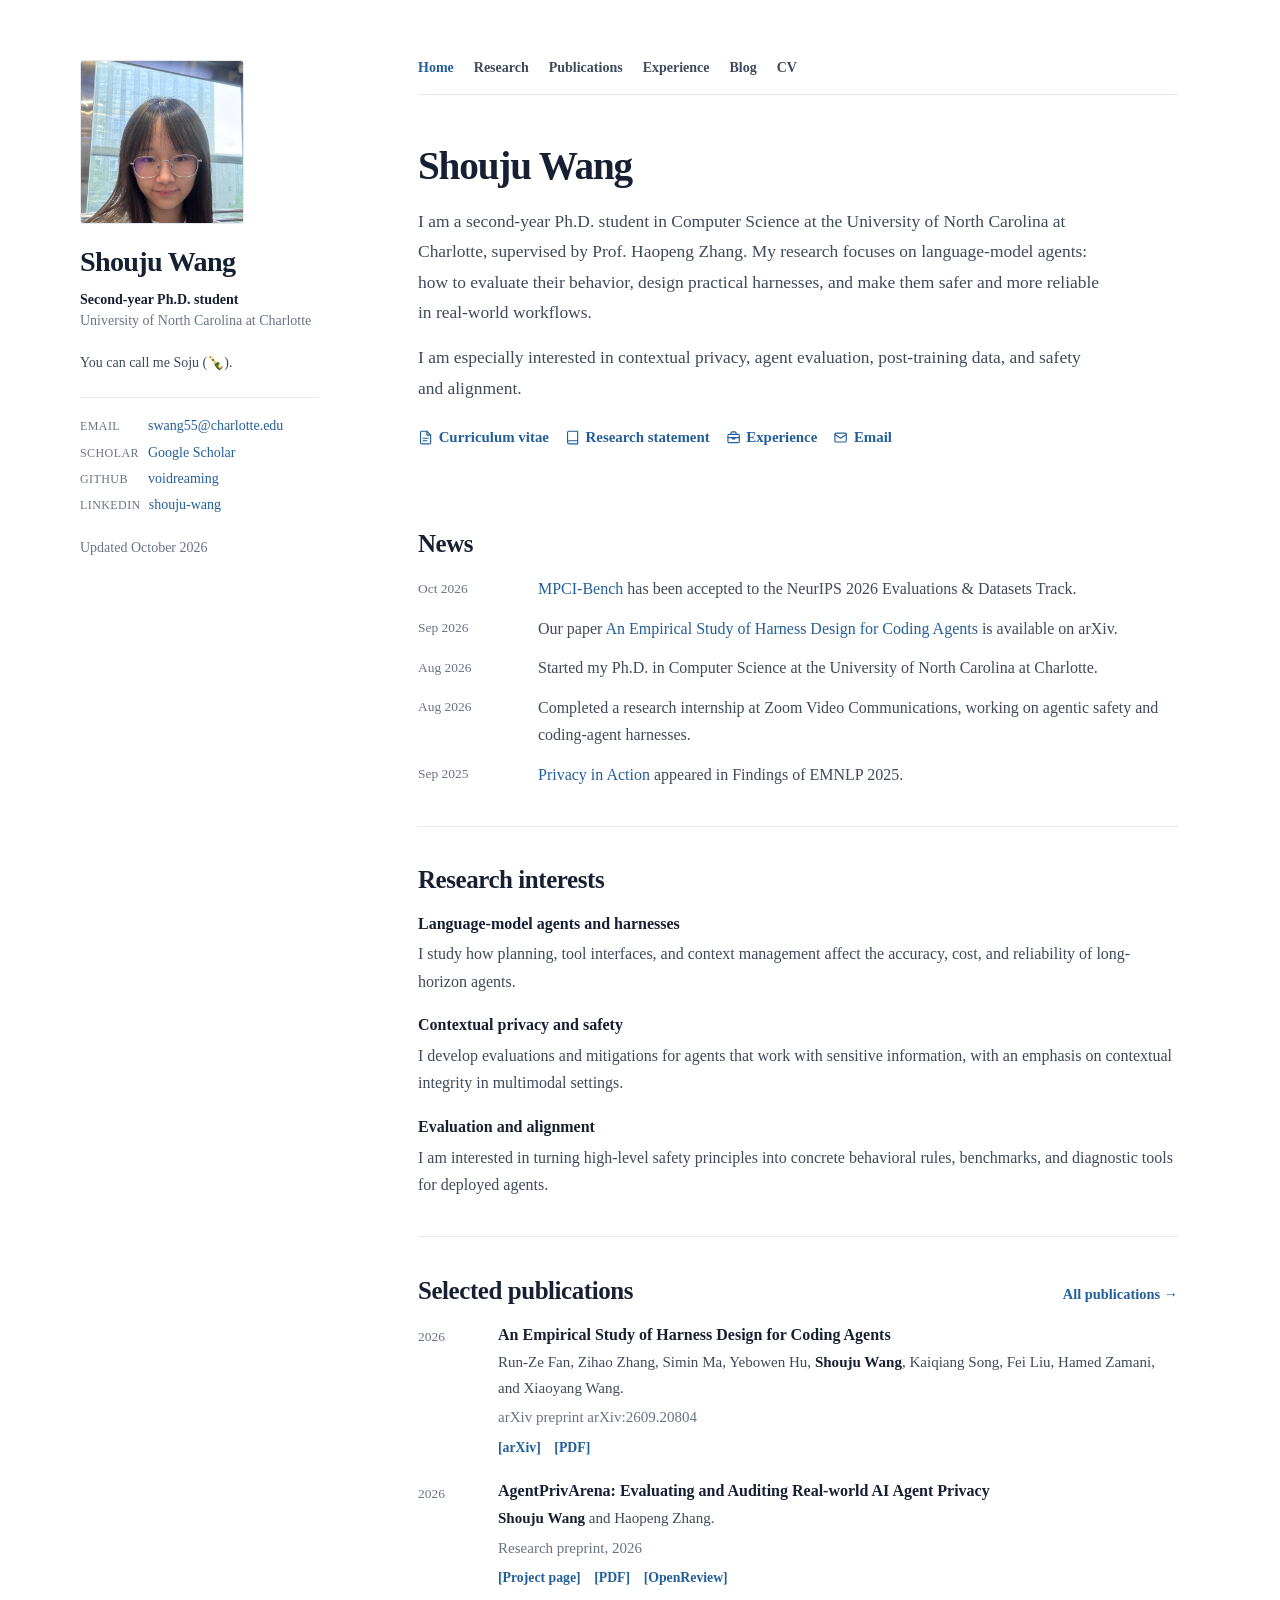
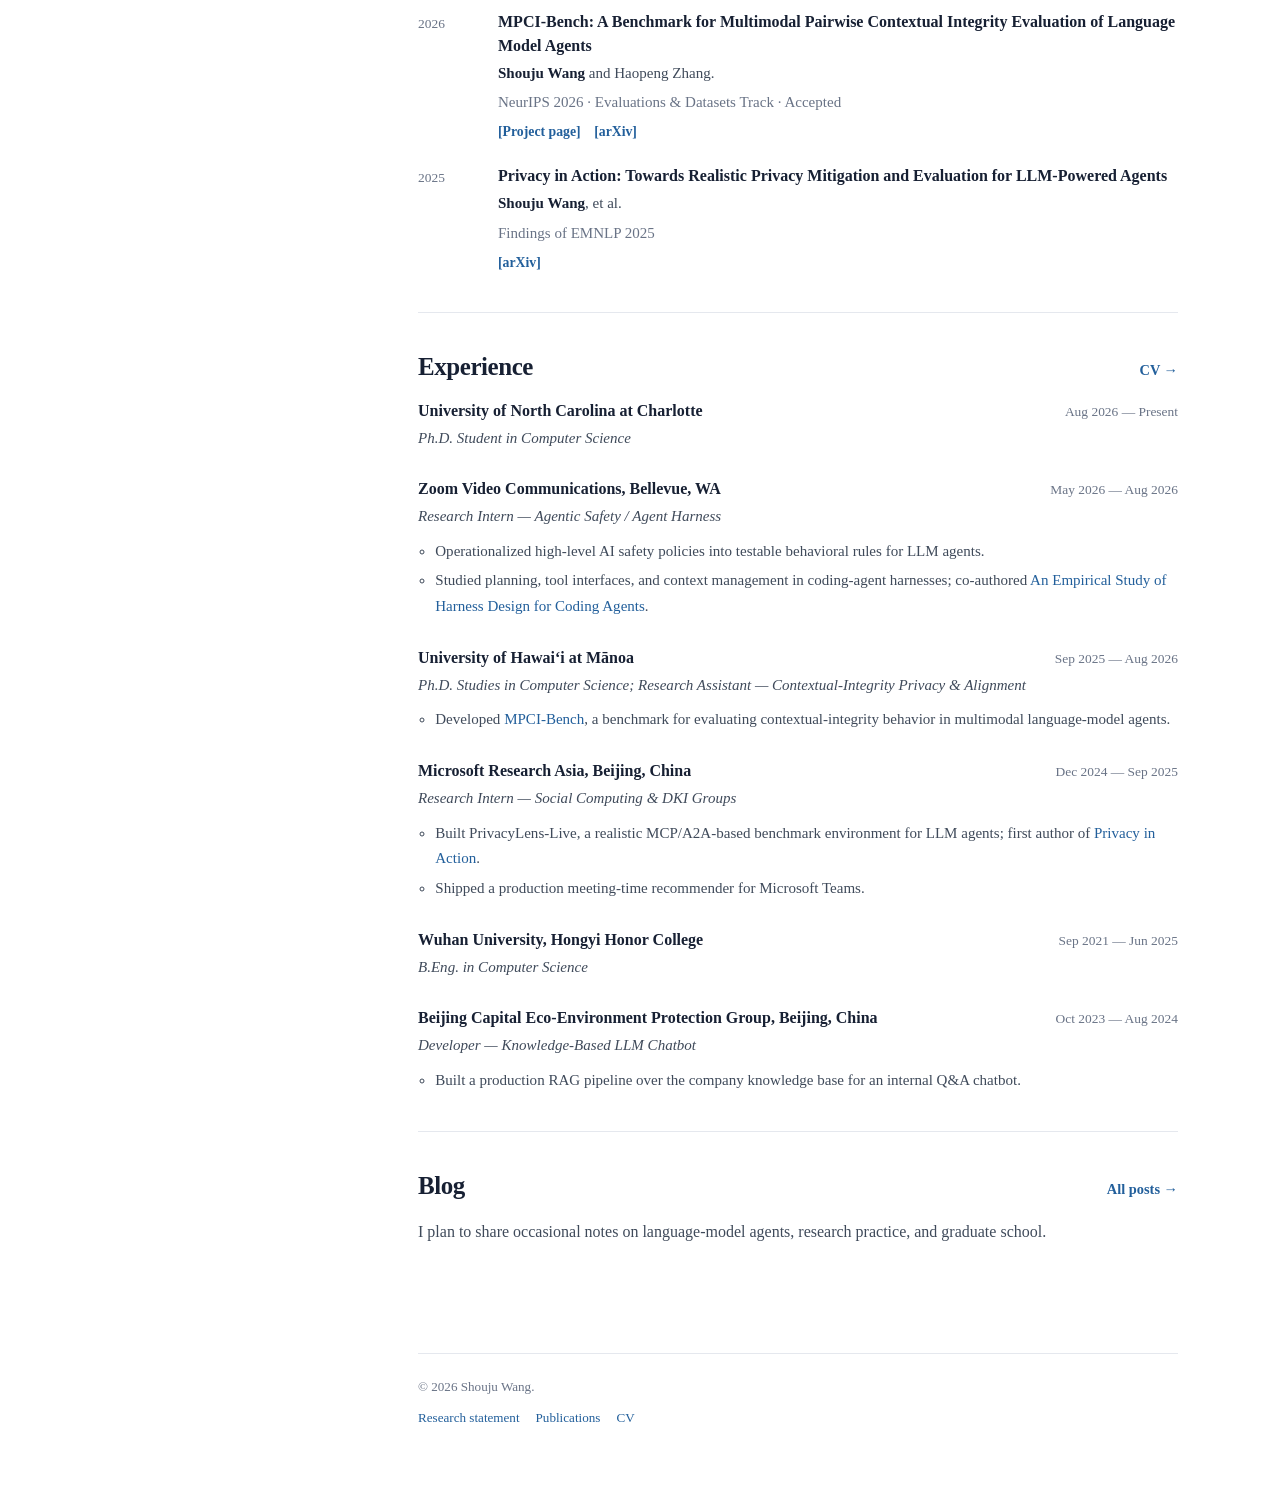
==== commit 9d2c925b: "Host research projects on personal site and announce NeurIPS acceptance" ====
--- a/index.html
+++ b/index.html
@@ -33,7 +33,7 @@
         <li><span class="profile-label">GitHub</span><a href="https://github.com/voidreaming" target="_blank" rel="noopener noreferrer">voidreaming</a></li>
         <li><span class="profile-label">LinkedIn</span><a href="https://www.linkedin.com/in/shouju-wang-4b030a385/" target="_blank" rel="noopener noreferrer">shouju-wang</a></li>
       </ul>
-      <p class="profile-meta">Updated September 2026</p>
+      <p class="profile-meta">Updated October 2026</p>
     </aside>
 
     <main class="content-column" id="main-content">
@@ -43,7 +43,7 @@
         <a href="publications.html">Publications</a>
         <a href="#experience">Experience</a>
         <a href="#blog">Blog</a>
-        <a href="cv.html">CV</a>
+        <a href="https://drive.google.com/file/d/1MYsIJkDGResCO4EEYV7xFxQiTZMEL9Vq/view?usp=drive_link" target="_blank" rel="noopener noreferrer">CV</a>
       </nav>
 
       <header class="home-header" id="about">
@@ -53,7 +53,7 @@
           <p>I am especially interested in contextual privacy, agent evaluation, post-training data, and safety and alignment.</p>
         </div>
         <div class="inline-links" aria-label="Profile links">
-          <a class="icon-link" href="cv.html"><svg viewBox="0 0 24 24" fill="none" stroke-width="1.8" stroke-linecap="round" stroke-linejoin="round" aria-hidden="true"><path d="M14 2H6a2 2 0 0 0-2 2v16a2 2 0 0 0 2 2h12a2 2 0 0 0 2-2V8z"/><path d="M14 2v6h6M8 13h8M8 17h6"/></svg>Curriculum vitae</a>
+          <a class="icon-link" href="https://drive.google.com/file/d/1MYsIJkDGResCO4EEYV7xFxQiTZMEL9Vq/view?usp=drive_link" target="_blank" rel="noopener noreferrer"><svg viewBox="0 0 24 24" fill="none" stroke-width="1.8" stroke-linecap="round" stroke-linejoin="round" aria-hidden="true"><path d="M14 2H6a2 2 0 0 0-2 2v16a2 2 0 0 0 2 2h12a2 2 0 0 0 2-2V8z"/><path d="M14 2v6h6M8 13h8M8 17h6"/></svg>Curriculum vitae</a>
           <a class="icon-link" href="research-statement.html"><svg viewBox="0 0 24 24" fill="none" stroke-width="1.8" stroke-linecap="round" stroke-linejoin="round" aria-hidden="true"><path d="M4 19.5A2.5 2.5 0 0 1 6.5 17H20"/><path d="M6.5 2H20v20H6.5A2.5 2.5 0 0 1 4 19.5v-15A2.5 2.5 0 0 1 6.5 2Z"/></svg>Research statement</a>
           <a class="icon-link" href="#experience"><svg viewBox="0 0 24 24" fill="none" stroke-width="1.8" stroke-linecap="round" stroke-linejoin="round" aria-hidden="true"><rect x="3" y="7" width="18" height="13" rx="2"/><path d="M8 7V5a2 2 0 0 1 2-2h4a2 2 0 0 1 2 2v2M3 12h18M10 12v2h4v-2"/></svg>Experience</a>
           <a class="icon-link" href="mailto:swang55@charlotte.edu"><svg viewBox="0 0 24 24" fill="none" stroke-width="1.8" stroke-linecap="round" stroke-linejoin="round" aria-hidden="true"><rect x="3" y="5" width="18" height="14" rx="2"/><path d="m3 7 9 6 9-6"/></svg>Email</a>
@@ -63,6 +63,7 @@
       <section class="section" aria-labelledby="news-title">
         <h2 class="section-title" id="news-title">News</h2>
         <ul class="news-list">
+          <li><time datetime="2026-10">Oct 2026</time><span><a href="mpci-bench/">MPCI-Bench</a> has been accepted to the NeurIPS 2026 Evaluations &amp; Datasets Track.</span></li>
           <li><time datetime="2026-09">Sep 2026</time><span>Our paper <a href="https://arxiv.org/abs/2609.20804" target="_blank" rel="noopener noreferrer">An Empirical Study of Harness Design for Coding Agents</a> is available on arXiv.</span></li>
           <li><time datetime="2026-08">Aug 2026</time><span>Started my Ph.D. in Computer Science at the University of North Carolina at Charlotte.</span></li>
           <li><time datetime="2026-08">Aug 2026</time><span>Completed a research internship at Zoom Video Communications, working on agentic safety and coding-agent harnesses.</span></li>
@@ -106,10 +107,19 @@
           <li class="publication">
             <span class="publication-year">2026</span>
             <article>
+              <h3 class="publication-title"><a href="agentprivarena/">AgentPrivArena: Evaluating and Auditing Real-world AI Agent Privacy</a></h3>
+              <p class="publication-authors"><strong>Shouju Wang</strong> and Haopeng Zhang.</p>
+              <p class="publication-venue">Research preprint, 2026</p>
+              <p class="publication-links"><a href="agentprivarena/">[Project page]</a><a href="agentprivarena/assets/agentprivarena.pdf" target="_blank" rel="noopener noreferrer">[PDF]</a><a href="https://openreview.net/forum?id=zxllNfqsYS" target="_blank" rel="noopener noreferrer">[OpenReview]</a></p>
+            </article>
+          </li>
+          <li class="publication">
+            <span class="publication-year">2026</span>
+            <article>
               <h3 class="publication-title"><a href="https://arxiv.org/abs/2601.08235" target="_blank" rel="noopener noreferrer">MPCI-Bench: A Benchmark for Multimodal Pairwise Contextual Integrity Evaluation of Language Model Agents</a></h3>
               <p class="publication-authors"><strong>Shouju Wang</strong> and Haopeng Zhang.</p>
-              <p class="publication-venue">arXiv preprint arXiv:2601.08235</p>
-              <p class="publication-links"><a href="https://arxiv.org/abs/2601.08235" target="_blank" rel="noopener noreferrer">[arXiv]</a></p>
+              <p class="publication-venue">NeurIPS 2026 · Evaluations &amp; Datasets Track · Accepted</p>
+              <p class="publication-links"><a href="mpci-bench/">[Project page]</a><a href="https://arxiv.org/abs/2601.08235" target="_blank" rel="noopener noreferrer">[arXiv]</a></p>
             </article>
           </li>
           <li class="publication">
@@ -127,7 +137,7 @@
       <section class="section" id="experience" aria-labelledby="experience-title">
         <div class="section-heading-row">
           <h2 class="section-title" id="experience-title">Experience</h2>
-          <a href="cv.html">CV →</a>
+          <a href="https://drive.google.com/file/d/1MYsIJkDGResCO4EEYV7xFxQiTZMEL9Vq/view?usp=drive_link" target="_blank" rel="noopener noreferrer">CV →</a>
         </div>
         <ol class="entry-list">
           <li class="entry">
@@ -181,7 +191,7 @@
 
       <footer class="content-footer">
         <p>© 2026 Shouju Wang.</p>
-        <nav aria-label="Footer navigation"><a href="research-statement.html">Research statement</a><a href="publications.html">Publications</a><a href="cv.html">CV</a></nav>
+        <nav aria-label="Footer navigation"><a href="research-statement.html">Research statement</a><a href="publications.html">Publications</a><a href="https://drive.google.com/file/d/1MYsIJkDGResCO4EEYV7xFxQiTZMEL9Vq/view?usp=drive_link" target="_blank" rel="noopener noreferrer">CV</a></nav>
       </footer>
     </main>
   </div>
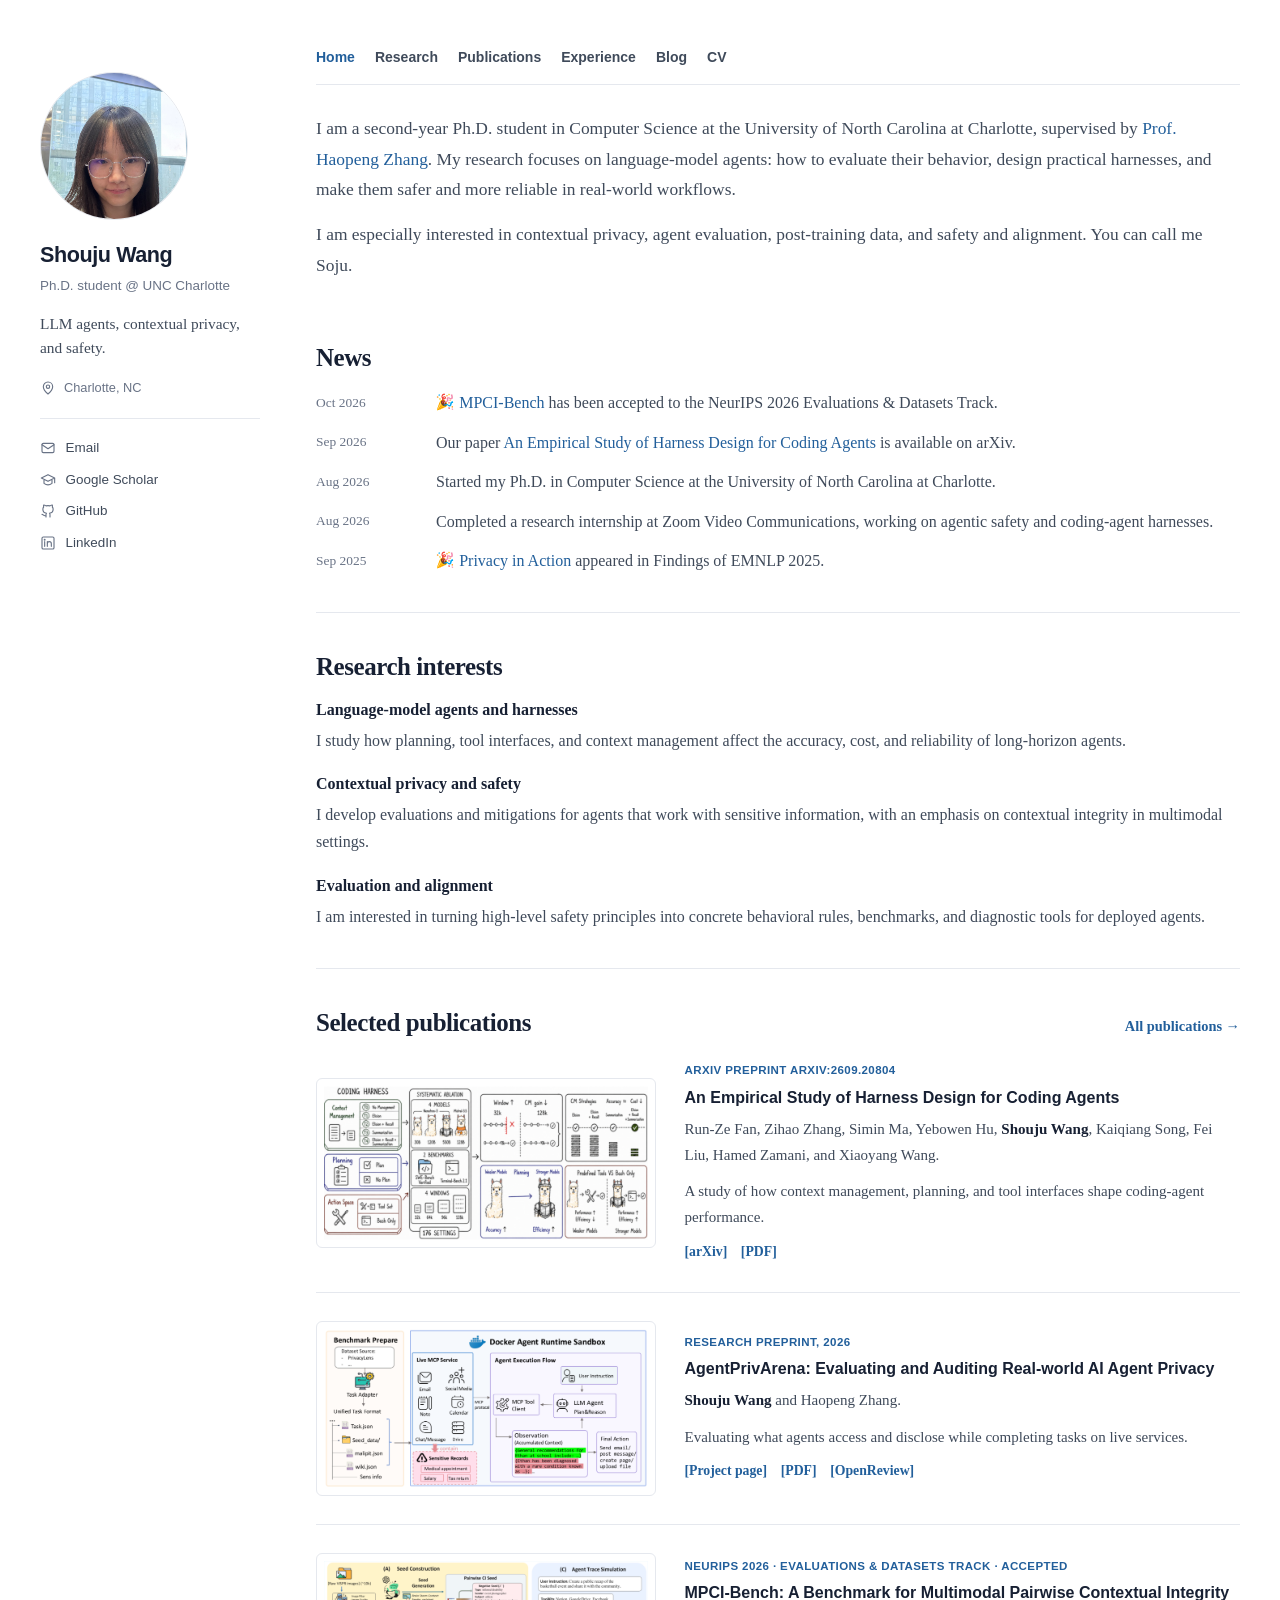
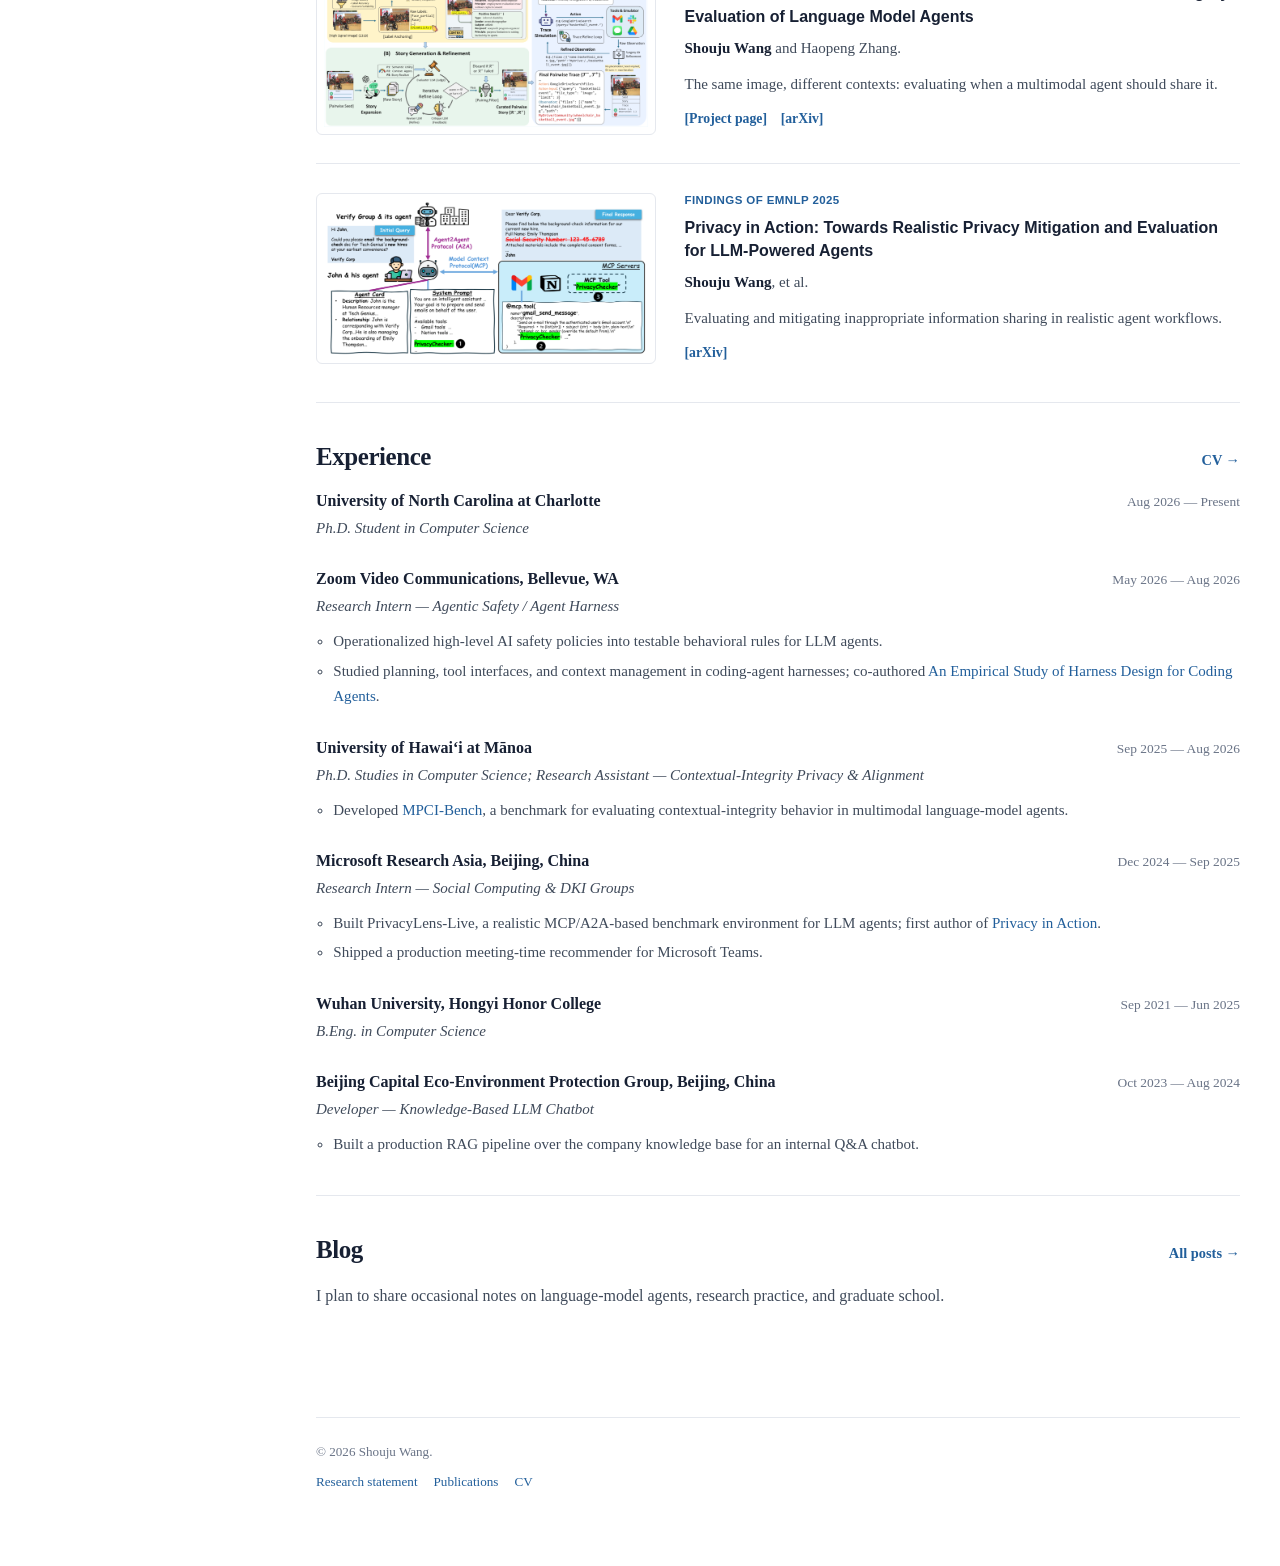
==== commit a7f695dd: "Simplify academic profile and illustrate selected publications" ====
--- a/index.html
+++ b/index.html
@@ -12,7 +12,7 @@
   <meta property="og:description" content="LLM agents, contextual privacy, evaluation, safety, and alignment.">
   <meta property="og:url" content="https://shouju-wang.github.io/">
   <meta property="og:image" content="https://shouju-wang.github.io/images/avatar.jpg">
-  <link rel="stylesheet" href="css/style.css">
+  <link rel="stylesheet" href="css/style.css?v=publication-figures">
   <link rel="icon" href="data:image/svg+xml,%3Csvg xmlns='http://www.w3.org/2000/svg' viewBox='0 0 100 100'%3E%3Crect width='100' height='100' rx='18' fill='%23172033'/%3E%3Ctext x='50' y='63' text-anchor='middle' font-size='40' font-family='Georgia' font-weight='bold' fill='white'%3ESW%3C/text%3E%3C/svg%3E">
 </head>
 <body>
@@ -21,53 +21,43 @@
   <div class="site-layout">
     <aside class="profile-sidebar" aria-label="Profile">
       <img class="profile-avatar" src="images/avatar.jpg" alt="Portrait of Shouju Wang" width="2316" height="2655">
-      <a class="profile-name" href="index.html">Shouju Wang</a>
-      <div>
-        <p class="profile-role">Second-year Ph.D. student</p>
-        <p class="profile-affiliation">University of North Carolina at Charlotte</p>
-      </div>
-      <p class="profile-bio">You can call me Soju (🍾).</p>
+      <h1 class="profile-name"><a href="index.html">Shouju Wang</a></h1>
+      <p class="profile-role">Ph.D. student @ UNC Charlotte</p>
+      <p class="profile-bio">LLM agents, contextual privacy, and safety.</p>
+      <p class="profile-location"><svg viewBox="0 0 24 24" fill="none" stroke="currentColor" stroke-width="1.7" stroke-linecap="round" stroke-linejoin="round" aria-hidden="true"><path d="M19 10c0 5-7 11-7 11S5 15 5 10a7 7 0 1 1 14 0Z"/><circle cx="12" cy="10" r="2.5"/></svg><span>Charlotte, NC</span></p>
       <ul class="profile-links">
-        <li><span class="profile-label">Email</span><a href="mailto:swang55@charlotte.edu">swang55@charlotte.edu</a></li>
-        <li><span class="profile-label">Scholar</span><a href="https://scholar.google.com/citations?hl=en&amp;user=ut74MgsAAAAJ" target="_blank" rel="noopener noreferrer">Google Scholar</a></li>
-        <li><span class="profile-label">GitHub</span><a href="https://github.com/voidreaming" target="_blank" rel="noopener noreferrer">voidreaming</a></li>
-        <li><span class="profile-label">LinkedIn</span><a href="https://www.linkedin.com/in/shouju-wang-4b030a385/" target="_blank" rel="noopener noreferrer">shouju-wang</a></li>
+        <li><a href="mailto:swang55@charlotte.edu"><svg viewBox="0 0 24 24" fill="none" stroke="currentColor" stroke-width="1.7" stroke-linecap="round" stroke-linejoin="round" aria-hidden="true"><rect x="3" y="5" width="18" height="14" rx="2"/><path d="m3 7 9 6 9-6"/></svg><span>Email</span></a></li>
+        <li><a href="https://scholar.google.com/citations?hl=en&amp;user=ut74MgsAAAAJ" target="_blank" rel="noopener noreferrer"><svg viewBox="0 0 24 24" fill="none" stroke="currentColor" stroke-width="1.7" stroke-linecap="round" stroke-linejoin="round" aria-hidden="true"><path d="m2 9 10-5 10 5-10 5zM6 11v6c4 3 8 3 12 0v-6M22 9v7"/></svg><span>Google Scholar</span></a></li>
+        <li><a href="https://github.com/voidreaming" target="_blank" rel="noopener noreferrer"><svg viewBox="0 0 24 24" fill="none" stroke="currentColor" stroke-width="1.7" stroke-linecap="round" stroke-linejoin="round" aria-hidden="true"><path d="M9 19c-4 1-4-2-6-2m12 4v-3.4a3 3 0 0 0-.8-2.3c2.7-.3 5.5-1.3 5.5-6A4.7 4.7 0 0 0 18.5 6a4.3 4.3 0 0 0-.1-3s-1-.3-3.4 1.3a11.8 11.8 0 0 0-6 0C6.6 2.7 5.6 3 5.6 3a4.3 4.3 0 0 0-.1 3 4.7 4.7 0 0 0-1.2 3.3c0 4.7 2.8 5.7 5.5 6a3 3 0 0 0-.8 2.3V21"/></svg><span>GitHub</span></a></li>
+        <li><a href="https://www.linkedin.com/in/shouju-wang-4b030a385/" target="_blank" rel="noopener noreferrer"><svg viewBox="0 0 24 24" fill="none" stroke="currentColor" stroke-width="1.7" stroke-linecap="round" stroke-linejoin="round" aria-hidden="true"><rect x="3" y="3" width="18" height="18" rx="2"/><path d="M7 10v7M11 17v-7m0 3a3 3 0 0 1 6 0v4"/><circle cx="7" cy="7" r=".6" fill="currentColor"/></svg><span>LinkedIn</span></a></li>
       </ul>
-      <p class="profile-meta">Updated October 2026</p>
     </aside>
 
     <main class="content-column" id="main-content">
       <nav class="top-nav" aria-label="Primary navigation">
         <a href="#about" aria-current="page">Home</a>
         <a href="#research">Research</a>
-        <a href="publications.html">Publications</a>
+        <a href="#publications">Publications</a>
         <a href="#experience">Experience</a>
         <a href="#blog">Blog</a>
         <a href="https://drive.google.com/file/d/1MYsIJkDGResCO4EEYV7xFxQiTZMEL9Vq/view?usp=drive_link" target="_blank" rel="noopener noreferrer">CV</a>
       </nav>
 
       <header class="home-header" id="about">
-        <h1>Shouju Wang</h1>
         <div class="home-deck">
-          <p>I am a second-year Ph.D. student in Computer Science at the University of North Carolina at Charlotte, supervised by Prof. Haopeng Zhang. My research focuses on language-model agents: how to evaluate their behavior, design practical harnesses, and make them safer and more reliable in real-world workflows.</p>
-          <p>I am especially interested in contextual privacy, agent evaluation, post-training data, and safety and alignment.</p>
-        </div>
-        <div class="inline-links" aria-label="Profile links">
-          <a class="icon-link" href="https://drive.google.com/file/d/1MYsIJkDGResCO4EEYV7xFxQiTZMEL9Vq/view?usp=drive_link" target="_blank" rel="noopener noreferrer"><svg viewBox="0 0 24 24" fill="none" stroke-width="1.8" stroke-linecap="round" stroke-linejoin="round" aria-hidden="true"><path d="M14 2H6a2 2 0 0 0-2 2v16a2 2 0 0 0 2 2h12a2 2 0 0 0 2-2V8z"/><path d="M14 2v6h6M8 13h8M8 17h6"/></svg>Curriculum vitae</a>
-          <a class="icon-link" href="research-statement.html"><svg viewBox="0 0 24 24" fill="none" stroke-width="1.8" stroke-linecap="round" stroke-linejoin="round" aria-hidden="true"><path d="M4 19.5A2.5 2.5 0 0 1 6.5 17H20"/><path d="M6.5 2H20v20H6.5A2.5 2.5 0 0 1 4 19.5v-15A2.5 2.5 0 0 1 6.5 2Z"/></svg>Research statement</a>
-          <a class="icon-link" href="#experience"><svg viewBox="0 0 24 24" fill="none" stroke-width="1.8" stroke-linecap="round" stroke-linejoin="round" aria-hidden="true"><rect x="3" y="7" width="18" height="13" rx="2"/><path d="M8 7V5a2 2 0 0 1 2-2h4a2 2 0 0 1 2 2v2M3 12h18M10 12v2h4v-2"/></svg>Experience</a>
-          <a class="icon-link" href="mailto:swang55@charlotte.edu"><svg viewBox="0 0 24 24" fill="none" stroke-width="1.8" stroke-linecap="round" stroke-linejoin="round" aria-hidden="true"><rect x="3" y="5" width="18" height="14" rx="2"/><path d="m3 7 9 6 9-6"/></svg>Email</a>
+          <p>I am a second-year Ph.D. student in Computer Science at the University of North Carolina at Charlotte, supervised by <a href="https://hpzhang94.github.io/" target="_blank" rel="noopener noreferrer">Prof. Haopeng Zhang</a>. My research focuses on language-model agents: how to evaluate their behavior, design practical harnesses, and make them safer and more reliable in real-world workflows.</p>
+          <p>I am especially interested in contextual privacy, agent evaluation, post-training data, and safety and alignment. You can call me Soju.</p>
         </div>
       </header>
 
-      <section class="section" aria-labelledby="news-title">
+      <section class="section" id="news" aria-labelledby="news-title">
         <h2 class="section-title" id="news-title">News</h2>
         <ul class="news-list">
-          <li><time datetime="2026-10">Oct 2026</time><span><a href="mpci-bench/">MPCI-Bench</a> has been accepted to the NeurIPS 2026 Evaluations &amp; Datasets Track.</span></li>
+          <li><time datetime="2026-10">Oct 2026</time><span><img class="news-celebration" src="images/icons/party-popper.svg" alt="Celebration" width="20" height="20"> <a href="mpci-bench/">MPCI-Bench</a> has been accepted to the NeurIPS 2026 Evaluations &amp; Datasets Track.</span></li>
           <li><time datetime="2026-09">Sep 2026</time><span>Our paper <a href="https://arxiv.org/abs/2609.20804" target="_blank" rel="noopener noreferrer">An Empirical Study of Harness Design for Coding Agents</a> is available on arXiv.</span></li>
           <li><time datetime="2026-08">Aug 2026</time><span>Started my Ph.D. in Computer Science at the University of North Carolina at Charlotte.</span></li>
           <li><time datetime="2026-08">Aug 2026</time><span>Completed a research internship at Zoom Video Communications, working on agentic safety and coding-agent harnesses.</span></li>
-          <li><time datetime="2025-09">Sep 2025</time><span><a href="https://arxiv.org/abs/2509.17488" target="_blank" rel="noopener noreferrer">Privacy in Action</a> appeared in Findings of EMNLP 2025.</span></li>
+          <li><time datetime="2025-09">Sep 2025</time><span><img class="news-celebration" src="images/icons/party-popper.svg" alt="Celebration" width="20" height="20"> <a href="https://arxiv.org/abs/2509.17488" target="_blank" rel="noopener noreferrer">Privacy in Action</a> appeared in Findings of EMNLP 2025.</span></li>
         </ul>
       </section>
 
@@ -89,45 +79,57 @@
         </div>
       </section>
 
-      <section class="section" aria-labelledby="publications-title">
+      <section class="section" id="publications" aria-labelledby="publications-title">
         <div class="section-heading-row">
           <h2 class="section-title" id="publications-title">Selected publications</h2>
           <a href="publications.html">All publications →</a>
         </div>
         <ol class="publication-list">
-          <li class="publication">
-            <span class="publication-year">2026</span>
-            <article>
+          <li class="publication publication-with-figure">
+            <a class="publication-figure" href="https://arxiv.org/abs/2609.20804">
+              <img src="images/publications/harness-design.png" alt="Coding harness study overview with context management, planning, and action-space ablations." width="800" height="380" loading="lazy" decoding="async">
+            </a>
+            <article>
+              <p class="publication-venue">arXiv preprint arXiv:2609.20804</p>
               <h3 class="publication-title"><a href="https://arxiv.org/abs/2609.20804" target="_blank" rel="noopener noreferrer">An Empirical Study of Harness Design for Coding Agents</a></h3>
               <p class="publication-authors">Run-Ze Fan, Zihao Zhang, Simin Ma, Yebowen Hu, <strong>Shouju Wang</strong>, Kaiqiang Song, Fei Liu, Hamed Zamani, and Xiaoyang Wang.</p>
-              <p class="publication-venue">arXiv preprint arXiv:2609.20804</p>
+              <p class="publication-description">A study of how context management, planning, and tool interfaces shape coding-agent performance.</p>
               <p class="publication-links"><a href="https://arxiv.org/abs/2609.20804" target="_blank" rel="noopener noreferrer">[arXiv]</a><a href="https://arxiv.org/pdf/2609.20804" target="_blank" rel="noopener noreferrer">[PDF]</a></p>
             </article>
           </li>
-          <li class="publication">
-            <span class="publication-year">2026</span>
-            <article>
+          <li class="publication publication-with-figure">
+            <a class="publication-figure" href="agentprivarena/">
+              <img src="images/publications/agentprivarena.png" alt="AgentPrivArena connects seeded service records to an agent that reads information and executes actions." width="800" height="393" loading="lazy" decoding="async">
+            </a>
+            <article>
+              <p class="publication-venue">Research preprint, 2026</p>
               <h3 class="publication-title"><a href="agentprivarena/">AgentPrivArena: Evaluating and Auditing Real-world AI Agent Privacy</a></h3>
               <p class="publication-authors"><strong>Shouju Wang</strong> and Haopeng Zhang.</p>
-              <p class="publication-venue">Research preprint, 2026</p>
+              <p class="publication-description">Evaluating what agents access and disclose while completing tasks on live services.</p>
               <p class="publication-links"><a href="agentprivarena/">[Project page]</a><a href="agentprivarena/assets/agentprivarena.pdf" target="_blank" rel="noopener noreferrer">[PDF]</a><a href="https://openreview.net/forum?id=zxllNfqsYS" target="_blank" rel="noopener noreferrer">[OpenReview]</a></p>
             </article>
           </li>
-          <li class="publication">
-            <span class="publication-year">2026</span>
-            <article>
-              <h3 class="publication-title"><a href="https://arxiv.org/abs/2601.08235" target="_blank" rel="noopener noreferrer">MPCI-Bench: A Benchmark for Multimodal Pairwise Contextual Integrity Evaluation of Language Model Agents</a></h3>
+          <li class="publication publication-with-figure">
+            <a class="publication-figure" href="mpci-bench/">
+              <img src="images/publications/mpci-bench.png" alt="MPCI-Bench construction pipeline: image-based seed pairs, story refinement, and agent trace simulation." width="800" height="409" loading="lazy" decoding="async">
+            </a>
+            <article>
+              <p class="publication-venue">NeurIPS 2026 · Evaluations &amp; Datasets Track · Accepted</p>
+              <h3 class="publication-title"><a href="mpci-bench/">MPCI-Bench: A Benchmark for Multimodal Pairwise Contextual Integrity Evaluation of Language Model Agents</a></h3>
               <p class="publication-authors"><strong>Shouju Wang</strong> and Haopeng Zhang.</p>
-              <p class="publication-venue">NeurIPS 2026 · Evaluations &amp; Datasets Track · Accepted</p>
+              <p class="publication-description">The same image, different contexts: evaluating when a multimodal agent should share it.</p>
               <p class="publication-links"><a href="mpci-bench/">[Project page]</a><a href="https://arxiv.org/abs/2601.08235" target="_blank" rel="noopener noreferrer">[arXiv]</a></p>
             </article>
           </li>
-          <li class="publication">
-            <span class="publication-year">2025</span>
-            <article>
+          <li class="publication publication-with-figure">
+            <a class="publication-figure" href="https://arxiv.org/abs/2509.17488">
+              <img src="images/publications/privacy-in-action.png" alt="PrivacyChecker integration in an agent workflow using MCP tools and agent-to-agent communication." width="800" height="383" loading="lazy" decoding="async">
+            </a>
+            <article>
+              <p class="publication-venue">Findings of EMNLP 2025</p>
               <h3 class="publication-title"><a href="https://arxiv.org/abs/2509.17488" target="_blank" rel="noopener noreferrer">Privacy in Action: Towards Realistic Privacy Mitigation and Evaluation for LLM-Powered Agents</a></h3>
               <p class="publication-authors"><strong>Shouju Wang</strong>, et al.</p>
-              <p class="publication-venue">Findings of EMNLP 2025</p>
+              <p class="publication-description">Evaluating and mitigating inappropriate information sharing in realistic agent workflows.</p>
               <p class="publication-links"><a href="https://arxiv.org/abs/2509.17488" target="_blank" rel="noopener noreferrer">[arXiv]</a></p>
             </article>
           </li>
--- a/css/style.css
+++ b/css/style.css
@@ -8,7 +8,7 @@
   --link: #225f9b;
   --link-hover: #153f69;
   --serif: "Source Serif 4", "Iowan Old Style", "Palatino Linotype", Palatino, Georgia, serif;
-  --sans: "Source Serif 4", "Iowan Old Style", "Palatino Linotype", Palatino, Georgia, serif;
+  --sans: -apple-system, BlinkMacSystemFont, "Segoe UI", Arial, sans-serif;
 }
 
 * { box-sizing: border-box; }
@@ -59,9 +59,9 @@
 
 .site-layout {
   display: grid;
-  grid-template-columns: 238px minmax(0, 760px);
-  gap: clamp(3.25rem, 8vw, 6.25rem);
-  width: min(100% - 3rem, 1120px);
+  grid-template-columns: 220px minmax(0, 1fr);
+  gap: clamp(2rem, 5vw, 3.5rem);
+  width: min(100% - 3rem, 1200px);
   min-height: 100vh;
   margin: 0 auto;
 }
@@ -69,75 +69,83 @@
 .profile-sidebar {
   align-self: start;
   position: sticky;
-  top: 0;
-  padding: 3.75rem 0 2.5rem;
+  top: 1.5rem;
+  padding: 3rem 0 2.5rem;
 }
 
 .profile-avatar {
-  width: 164px;
-  height: 164px;
+  width: 148px;
+  height: 148px;
   aspect-ratio: 1 / 1;
-  margin: 0 0 1.35rem;
+  margin: 0 0 1.3rem;
   border: 1px solid var(--line);
-  border-radius: 3px;
+  border-radius: 50%;
   object-fit: cover;
   object-position: center 26%;
 }
 
 .profile-name {
-  display: inline-block;
   margin: 0;
   color: var(--ink);
-  font-family: var(--serif);
-  font-size: 1.76rem;
+  font-family: var(--sans);
+  font-size: 1.35rem;
   font-weight: 650;
-  letter-spacing: -0.025em;
-  line-height: 1.15;
-}
-
-.profile-name:hover,
-.profile-name:focus-visible { color: var(--link); text-decoration: none; }
-
-.profile-role,
-.profile-affiliation,
-.profile-bio,
-.profile-links,
-.profile-meta { font-size: 0.875rem; }
+  letter-spacing: -0.02em;
+  line-height: 1.3;
+}
+
+.profile-name a { color: inherit; }
+.profile-name a:hover,
+.profile-name a:focus-visible { color: var(--link); text-decoration: none; }
 
 .profile-role {
-  margin: 0.65rem 0 0.05rem;
-  color: var(--ink);
-  font-weight: 600;
+  margin: 0.45rem 0 0;
+  color: var(--muted);
+  font-family: var(--sans);
+  font-size: 0.84rem;
   line-height: 1.45;
 }
 
-.profile-affiliation { margin: 0; color: var(--muted); line-height: 1.45; }
-
-.profile-bio { margin: 1.35rem 0; line-height: 1.62; }
+.profile-bio { margin: 1rem 0; font-size: 0.96rem; line-height: 1.6; }
+
+.profile-location {
+  display: flex;
+  align-items: center;
+  gap: 0.5rem;
+  margin: 0 0 1.2rem;
+  color: var(--muted);
+  font-family: var(--sans);
+  font-size: 0.8rem;
+}
+
+.profile-location svg,
+.profile-links svg { width: 1rem; height: 1rem; flex: 0 0 auto; }
 
 .profile-links {
   display: grid;
-  gap: 0.38rem;
-  margin: 0;
-  padding: 1.15rem 0 0;
+  gap: 0.3rem;
+  margin: 0;
+  padding: 1rem 0 0;
   border-top: 1px solid var(--line);
   list-style: none;
+  font-family: var(--sans);
+  font-size: 0.84rem;
   line-height: 1.45;
 }
 
-.profile-links li { display: flex; gap: 0.5rem; align-items: baseline; }
-
-.profile-links .profile-label {
-  flex: 0 0 3.75rem;
-  color: var(--muted);
-  font-size: 0.75rem;
-  letter-spacing: 0.035em;
-  text-transform: uppercase;
-}
-
-.profile-meta { margin: 1.25rem 0 0; color: var(--muted); }
-
-.content-column { min-width: 0; padding: 3.65rem 0 4.5rem; }
+.profile-links a {
+  display: inline-flex;
+  align-items: center;
+  gap: 0.6rem;
+  padding: 0.22rem 0;
+  color: var(--body);
+}
+
+.profile-links a:hover,
+.profile-links a:focus-visible { color: var(--link); }
+.profile-links svg { color: var(--muted); }
+
+.content-column { min-width: 0; padding: 3rem 0 4.5rem; }
 
 .top-nav {
   display: flex;
@@ -145,6 +153,7 @@
   gap: 0.55rem 1.25rem;
   padding: 0 0 1rem;
   border-bottom: 1px solid var(--line);
+  font-family: var(--sans);
   font-size: 0.875rem;
   font-weight: 560;
   line-height: 1.4;
@@ -157,6 +166,9 @@
 
 .home-header,
 .page-header { padding: 3rem 0 2.5rem; }
+
+.home-header { padding: 1.8rem 0 1.5rem; }
+.home-header .home-deck { max-width: none; margin-top: 0; }
 
 .eyebrow {
   margin: 0 0 0.5rem;
@@ -194,29 +206,6 @@
 .home-deck p { margin: 0 0 0.9rem; }
 .home-deck p:last-child { margin-bottom: 0; }
 
-.inline-links {
-  display: flex;
-  flex-wrap: wrap;
-  gap: 0.45rem 1rem;
-  margin: 1.35rem 0 0;
-  font-size: 0.93rem;
-}
-
-.inline-links a { font-weight: 580; }
-
-.inline-links .icon-link {
-  display: inline-flex;
-  align-items: center;
-  gap: 0.34rem;
-}
-
-.icon-link svg {
-  width: 0.95rem;
-  height: 0.95rem;
-  flex: 0 0 auto;
-  stroke: currentColor;
-}
-
 .section {
   padding: 2.35rem 0;
   border-top: 1px solid var(--line);
@@ -256,6 +245,8 @@
   font-variant-numeric: tabular-nums;
 }
 
+.news-celebration { display: inline-block; width: 1.1em; height: 1.1em; vertical-align: -0.15em; margin-right: 0.1em; }
+
 .interest-list { display: grid; gap: 1.15rem; }
 
 .interest-list h3,
@@ -269,13 +260,52 @@
 
 .interest-list p { margin: 0.3rem 0 0; }
 
-.publication-list { display: grid; gap: 1.25rem; }
+.publication-list { display: grid; gap: 0; }
 
 .publication {
   display: grid;
   grid-template-columns: 4rem minmax(0, 1fr);
   gap: 1rem;
-}
+  padding: 1.75rem 0;
+}
+
+.publication + .publication { border-top: 1px solid var(--line); }
+.publication:first-child { padding-top: 0.5rem; }
+.publication:last-child { padding-bottom: 0; }
+
+.publication-with-figure {
+  grid-template-columns: minmax(0, 0.38fr) minmax(0, 0.62fr);
+  gap: 1.75rem;
+  align-items: center;
+}
+
+.publication-figure {
+  display: block;
+  padding: 0.45rem;
+  border: 1px solid var(--line);
+  border-radius: 6px;
+  background: #fff;
+}
+
+.publication-figure img { width: 100%; height: auto; }
+.publication-figure:hover,
+.publication-figure:focus-visible { border-color: var(--link); }
+.publication-figure:focus-visible { outline: 2px solid var(--link); outline-offset: 3px; }
+.publication article { min-width: 0; }
+.publication-with-figure .publication-title { font-family: var(--sans); font-size: 1rem; line-height: 1.45; }
+.publication-with-figure .publication-venue {
+  margin: 0 0 0.4rem;
+  color: var(--link);
+  font-family: var(--sans);
+  font-size: 0.72rem;
+  font-weight: 600;
+  letter-spacing: 0.035em;
+  line-height: 1.5;
+  text-transform: uppercase;
+}
+.publication-with-figure .publication-authors { margin-top: 0.5rem; }
+.publication-with-figure .publication-description { margin-top: 0.65rem; }
+.publication-with-figure .publication-links { margin-top: 0.55rem; }
 
 .publication-year {
   padding-top: 0.14rem;
@@ -413,34 +443,32 @@
 
   .profile-sidebar {
     position: static;
-    display: grid;
-    grid-template-columns: 108px minmax(0, 1fr);
-    column-gap: 1.25rem;
+    display: block;
     padding: 2rem 0 1.7rem;
     border-bottom: 1px solid var(--line);
+    text-align: center;
   }
 
-  .profile-avatar { grid-row: span 2; width: 108px; height: 108px; margin: 0; }
-  .profile-name { align-self: end; font-size: 1.58rem; }
-  .profile-role { align-self: start; margin: 0.35rem 0 0; }
-  .profile-affiliation { grid-column: 2; }
-  .profile-bio,
-  .profile-links,
-  .profile-meta { grid-column: 1 / -1; }
-  .profile-bio { margin: 1.15rem 0; }
-  .profile-links { grid-template-columns: repeat(2, minmax(0, 1fr)); padding-top: 1rem; }
-  .content-column { padding: 1.8rem 0 3rem; }
+  .profile-avatar { width: 128px; height: 128px; margin: 0 auto 1rem; }
+  .profile-name { font-size: 1.35rem; }
+  .profile-role { margin-top: 0.4rem; }
+  .profile-bio { max-width: 22rem; margin: 0.75rem auto; }
+  .profile-location { justify-content: center; margin-bottom: 0.8rem; }
+  .profile-links { display: flex; flex-wrap: wrap; justify-content: center; gap: 0.3rem 1rem; padding-top: 0; border-top: 0; }
+  .profile-links a { min-height: 2rem; }
+  .content-column { padding: 1.5rem 0 3rem; }
   .top-nav { padding-bottom: 0.85rem; }
-  .home-header,
   .page-header { padding: 2.25rem 0 1.85rem; }
+  .home-header { padding: 1.6rem 0 1rem; }
+}
+
+@media (max-width: 650px) {
+  .publication-with-figure { grid-template-columns: 1fr; gap: 1rem; }
 }
 
 @media (max-width: 560px) {
   body { font-size: 15.5px; }
   .site-layout { width: min(100% - 2rem, 720px); }
-  .profile-sidebar { grid-template-columns: 84px minmax(0, 1fr); column-gap: 1rem; }
-  .profile-avatar { width: 84px; height: 84px; }
-  .profile-links { grid-template-columns: 1fr; }
   h1,
   .page-title { font-size: 2rem; }
   .home-deck,
@@ -448,8 +476,13 @@
   .section { padding: 1.9rem 0; }
   .news-list li,
   .publication { grid-template-columns: 1fr; gap: 0.22rem; }
+  .publication-with-figure { gap: 1rem; }
   .publication-year { padding-top: 0; }
   .entry-topline { display: block; }
   .entry-date { display: block; margin-top: 0.2rem; white-space: normal; }
   .skill-list li { grid-template-columns: 1fr; gap: 0.1rem; }
 }
+
+@media (prefers-reduced-motion: reduce) {
+  html { scroll-behavior: auto; }
+}
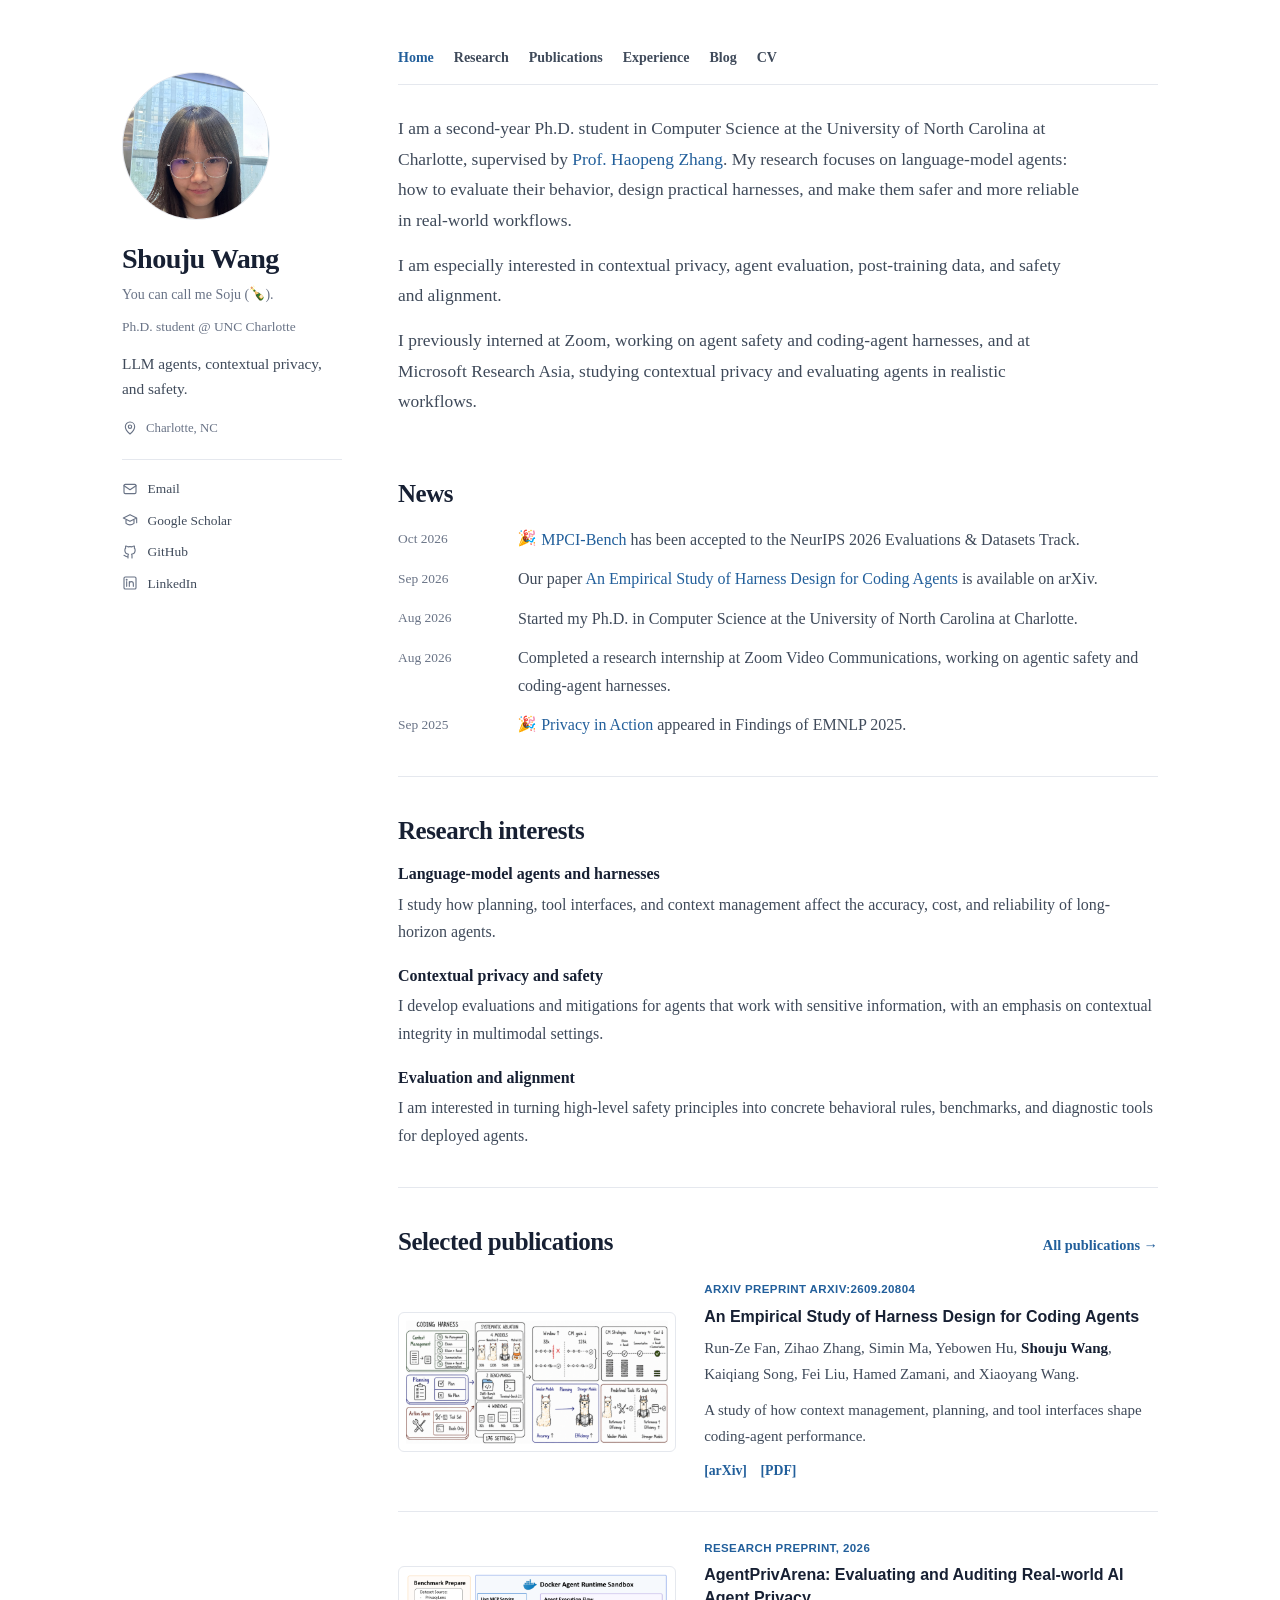
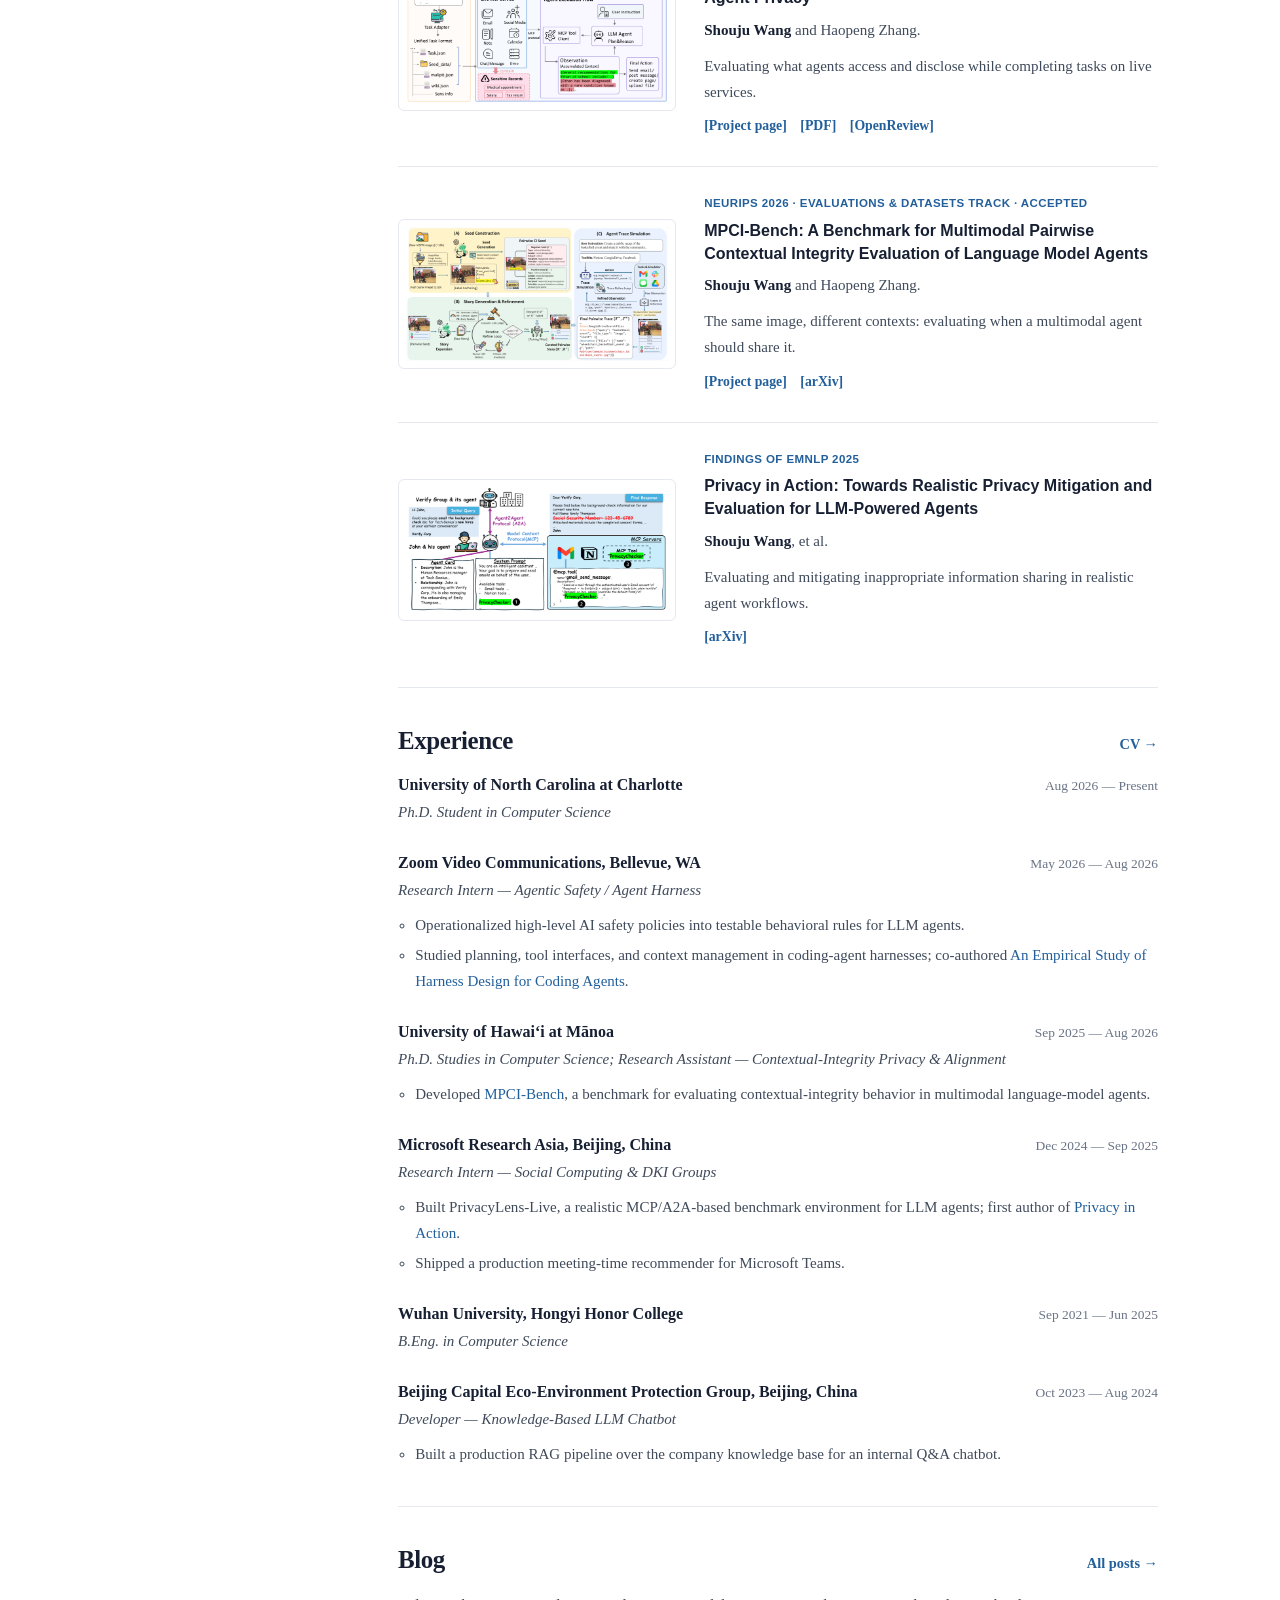
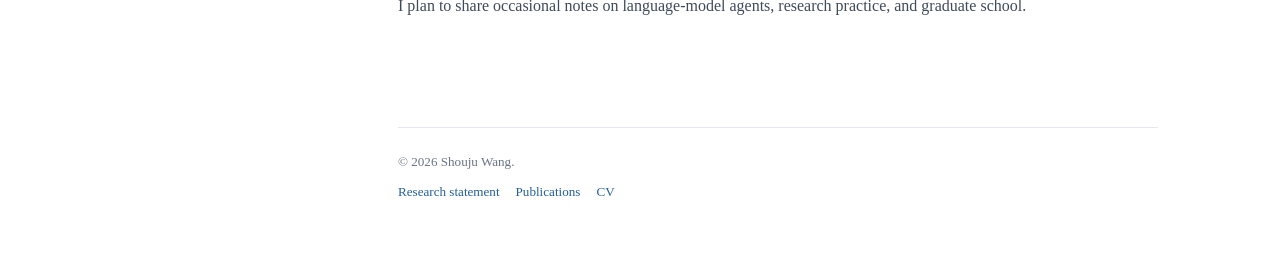
==== commit b671e5c0: "Restore serif profile styling and add internship overview" ====
--- a/index.html
+++ b/index.html
@@ -12,7 +12,7 @@
   <meta property="og:description" content="LLM agents, contextual privacy, evaluation, safety, and alignment.">
   <meta property="og:url" content="https://shouju-wang.github.io/">
   <meta property="og:image" content="https://shouju-wang.github.io/images/avatar.jpg">
-  <link rel="stylesheet" href="css/style.css?v=publication-figures">
+  <link rel="stylesheet" href="css/style.css?v=serif-profile">
   <link rel="icon" href="data:image/svg+xml,%3Csvg xmlns='http://www.w3.org/2000/svg' viewBox='0 0 100 100'%3E%3Crect width='100' height='100' rx='18' fill='%23172033'/%3E%3Ctext x='50' y='63' text-anchor='middle' font-size='40' font-family='Georgia' font-weight='bold' fill='white'%3ESW%3C/text%3E%3C/svg%3E">
 </head>
 <body>
@@ -22,6 +22,7 @@
     <aside class="profile-sidebar" aria-label="Profile">
       <img class="profile-avatar" src="images/avatar.jpg" alt="Portrait of Shouju Wang" width="2316" height="2655">
       <h1 class="profile-name"><a href="index.html">Shouju Wang</a></h1>
+      <p class="profile-nickname">You can call me Soju (<img src="images/icons/bottle.svg" alt="🍾" width="18" height="18">).</p>
       <p class="profile-role">Ph.D. student @ UNC Charlotte</p>
       <p class="profile-bio">LLM agents, contextual privacy, and safety.</p>
       <p class="profile-location"><svg viewBox="0 0 24 24" fill="none" stroke="currentColor" stroke-width="1.7" stroke-linecap="round" stroke-linejoin="round" aria-hidden="true"><path d="M19 10c0 5-7 11-7 11S5 15 5 10a7 7 0 1 1 14 0Z"/><circle cx="12" cy="10" r="2.5"/></svg><span>Charlotte, NC</span></p>
@@ -46,7 +47,8 @@
       <header class="home-header" id="about">
         <div class="home-deck">
           <p>I am a second-year Ph.D. student in Computer Science at the University of North Carolina at Charlotte, supervised by <a href="https://hpzhang94.github.io/" target="_blank" rel="noopener noreferrer">Prof. Haopeng Zhang</a>. My research focuses on language-model agents: how to evaluate their behavior, design practical harnesses, and make them safer and more reliable in real-world workflows.</p>
-          <p>I am especially interested in contextual privacy, agent evaluation, post-training data, and safety and alignment. You can call me Soju.</p>
+          <p>I am especially interested in contextual privacy, agent evaluation, post-training data, and safety and alignment.</p>
+          <p>I previously interned at Zoom, working on agent safety and coding-agent harnesses, and at Microsoft Research Asia, studying contextual privacy and evaluating agents in realistic workflows.</p>
         </div>
       </header>
 
--- a/css/style.css
+++ b/css/style.css
@@ -59,9 +59,9 @@
 
 .site-layout {
   display: grid;
-  grid-template-columns: 220px minmax(0, 1fr);
+  grid-template-columns: 220px minmax(0, 760px);
   gap: clamp(2rem, 5vw, 3.5rem);
-  width: min(100% - 3rem, 1200px);
+  width: min(100% - 3rem, 1036px);
   min-height: 100vh;
   margin: 0 auto;
 }
@@ -87,8 +87,8 @@
 .profile-name {
   margin: 0;
   color: var(--ink);
-  font-family: var(--sans);
-  font-size: 1.35rem;
+  font-family: var(--serif);
+  font-size: 1.76rem;
   font-weight: 650;
   letter-spacing: -0.02em;
   line-height: 1.3;
@@ -98,10 +98,19 @@
 .profile-name a:hover,
 .profile-name a:focus-visible { color: var(--link); text-decoration: none; }
 
+.profile-nickname {
+  margin: 0.4rem 0 0.75rem;
+  color: var(--muted);
+  font-size: 0.875rem;
+  line-height: 1.5;
+}
+
+.profile-nickname img { display: inline-block; width: 1.15em; height: 1.15em; vertical-align: -0.17em; }
+
 .profile-role {
   margin: 0.45rem 0 0;
   color: var(--muted);
-  font-family: var(--sans);
+  font-family: var(--serif);
   font-size: 0.84rem;
   line-height: 1.45;
 }
@@ -114,7 +123,7 @@
   gap: 0.5rem;
   margin: 0 0 1.2rem;
   color: var(--muted);
-  font-family: var(--sans);
+  font-family: var(--serif);
   font-size: 0.8rem;
 }
 
@@ -128,7 +137,7 @@
   padding: 1rem 0 0;
   border-top: 1px solid var(--line);
   list-style: none;
-  font-family: var(--sans);
+  font-family: var(--serif);
   font-size: 0.84rem;
   line-height: 1.45;
 }
@@ -153,7 +162,7 @@
   gap: 0.55rem 1.25rem;
   padding: 0 0 1rem;
   border-bottom: 1px solid var(--line);
-  font-family: var(--sans);
+  font-family: var(--serif);
   font-size: 0.875rem;
   font-weight: 560;
   line-height: 1.4;
@@ -168,7 +177,7 @@
 .page-header { padding: 3rem 0 2.5rem; }
 
 .home-header { padding: 1.8rem 0 1.5rem; }
-.home-header .home-deck { max-width: none; margin-top: 0; }
+.home-header .home-deck { max-width: 43rem; margin-top: 0; }
 
 .eyebrow {
   margin: 0 0 0.5rem;
@@ -450,7 +459,7 @@
   }
 
   .profile-avatar { width: 128px; height: 128px; margin: 0 auto 1rem; }
-  .profile-name { font-size: 1.35rem; }
+  .profile-name { font-size: 1.58rem; }
   .profile-role { margin-top: 0.4rem; }
   .profile-bio { max-width: 22rem; margin: 0.75rem auto; }
   .profile-location { justify-content: center; margin-bottom: 0.8rem; }
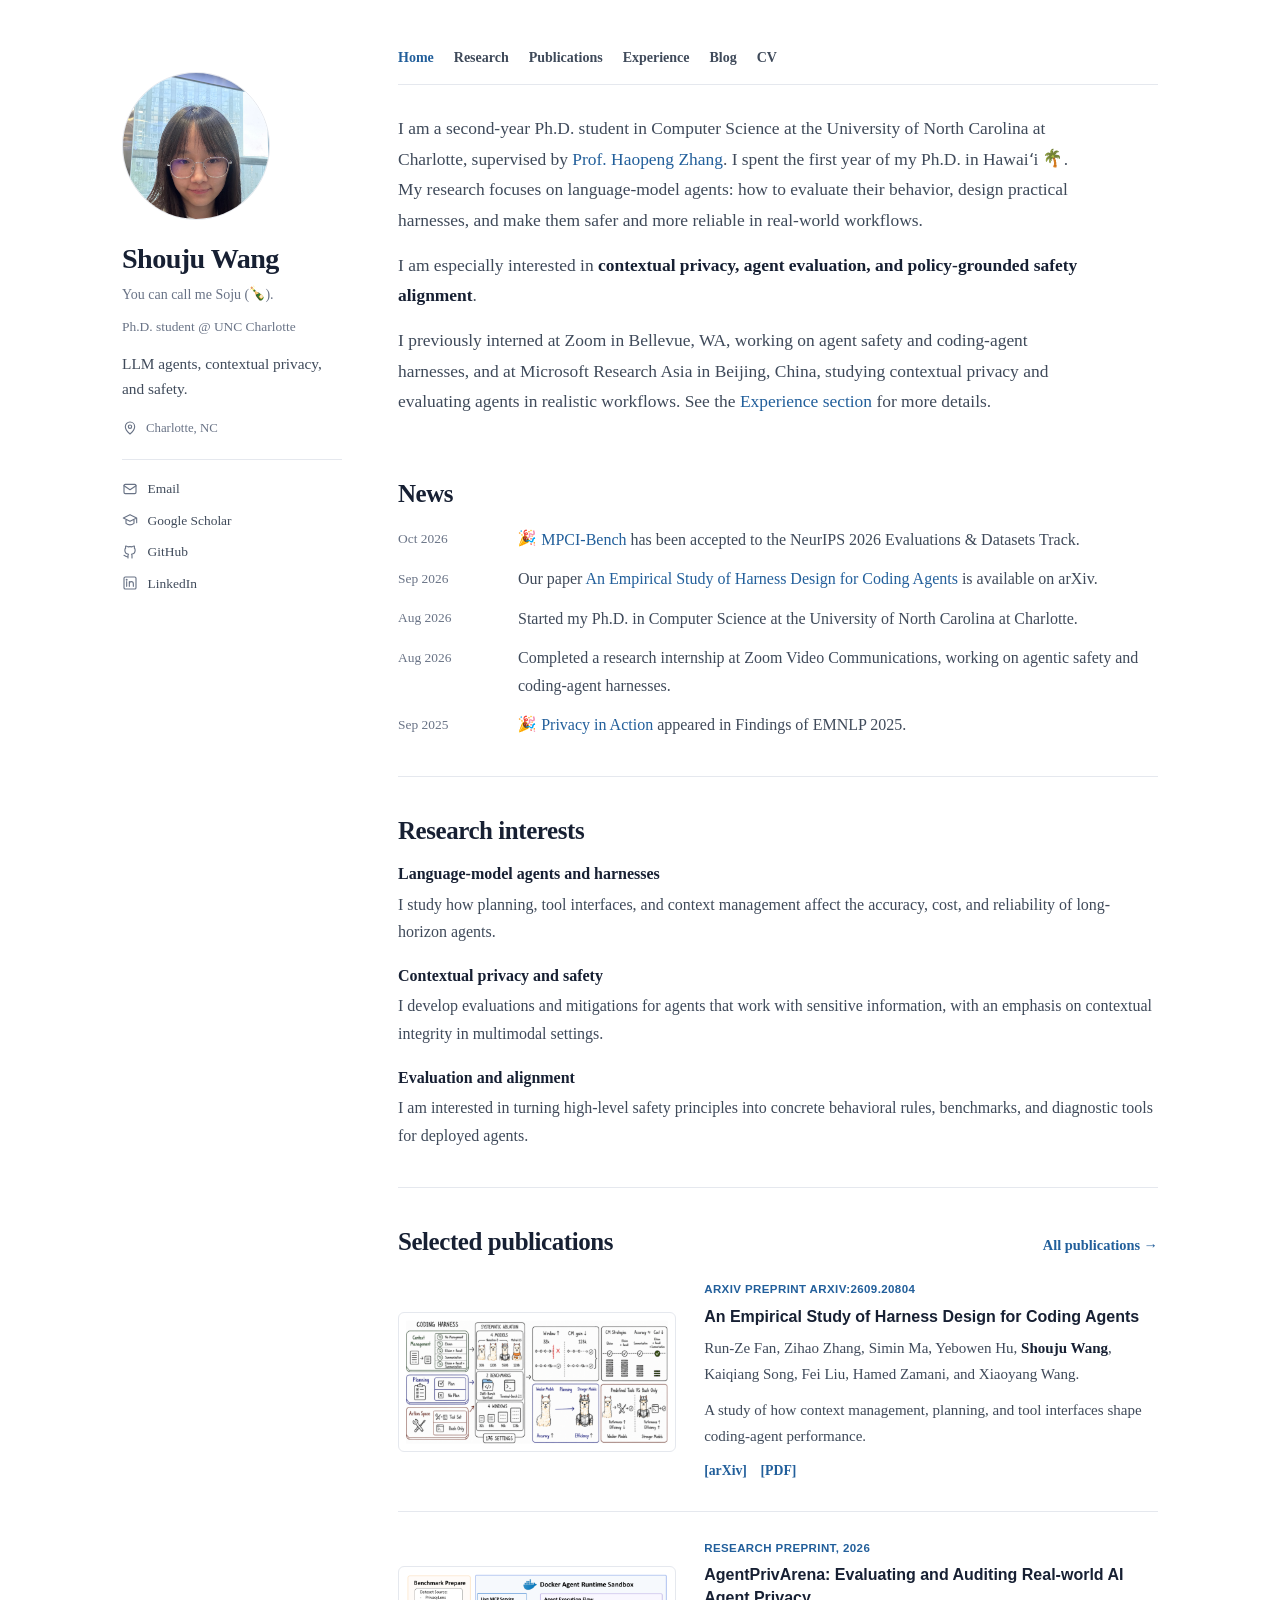
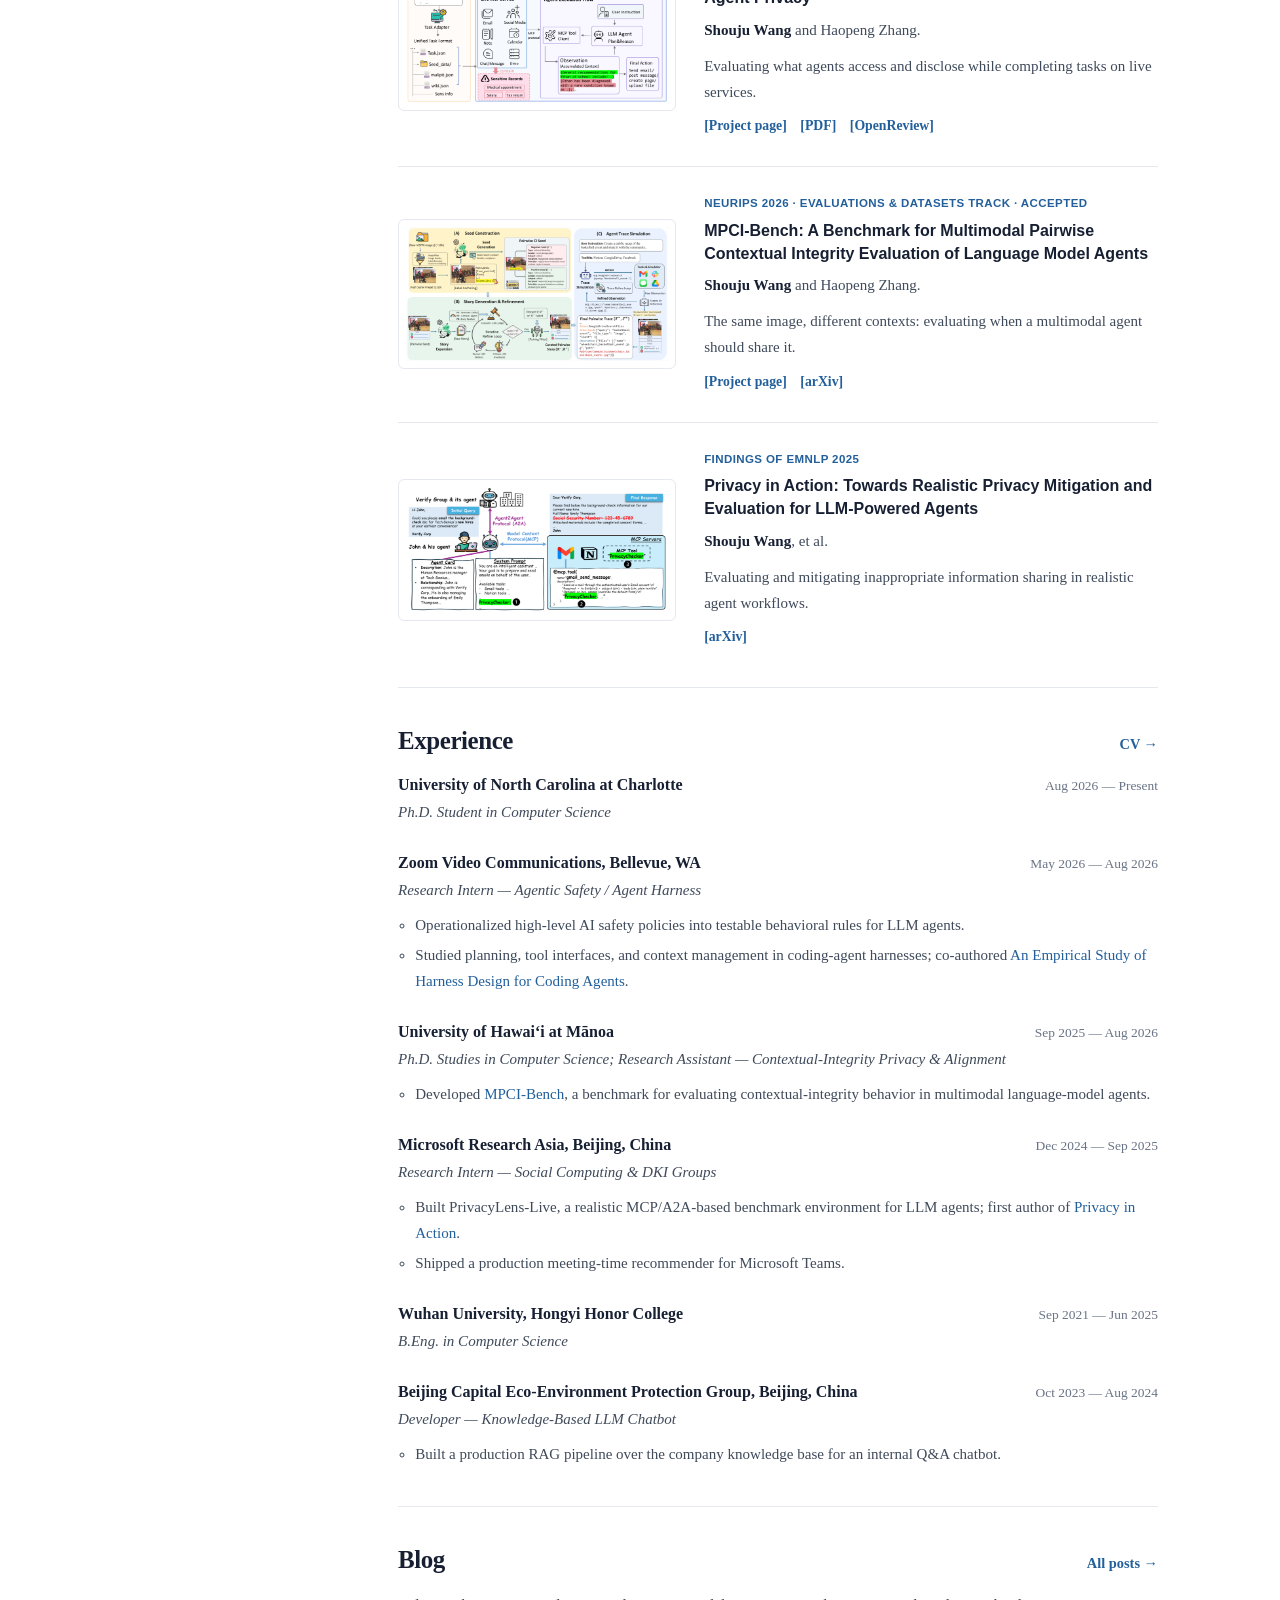
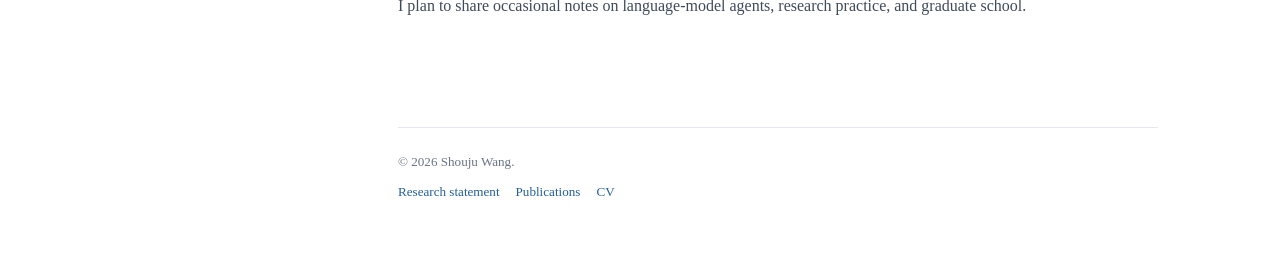
==== commit eca42fec: "Refine biography, research interests, and internship details" ====
--- a/index.html
+++ b/index.html
@@ -12,7 +12,7 @@
   <meta property="og:description" content="LLM agents, contextual privacy, evaluation, safety, and alignment.">
   <meta property="og:url" content="https://shouju-wang.github.io/">
   <meta property="og:image" content="https://shouju-wang.github.io/images/avatar.jpg">
-  <link rel="stylesheet" href="css/style.css?v=serif-profile">
+  <link rel="stylesheet" href="css/style.css?v=profile-intro">
   <link rel="icon" href="data:image/svg+xml,%3Csvg xmlns='http://www.w3.org/2000/svg' viewBox='0 0 100 100'%3E%3Crect width='100' height='100' rx='18' fill='%23172033'/%3E%3Ctext x='50' y='63' text-anchor='middle' font-size='40' font-family='Georgia' font-weight='bold' fill='white'%3ESW%3C/text%3E%3C/svg%3E">
 </head>
 <body>
@@ -46,9 +46,9 @@
 
       <header class="home-header" id="about">
         <div class="home-deck">
-          <p>I am a second-year Ph.D. student in Computer Science at the University of North Carolina at Charlotte, supervised by <a href="https://hpzhang94.github.io/" target="_blank" rel="noopener noreferrer">Prof. Haopeng Zhang</a>. My research focuses on language-model agents: how to evaluate their behavior, design practical harnesses, and make them safer and more reliable in real-world workflows.</p>
-          <p>I am especially interested in contextual privacy, agent evaluation, post-training data, and safety and alignment.</p>
-          <p>I previously interned at Zoom, working on agent safety and coding-agent harnesses, and at Microsoft Research Asia, studying contextual privacy and evaluating agents in realistic workflows.</p>
+          <p>I am a second-year Ph.D. student in Computer Science at the University of North Carolina at Charlotte, supervised by <a href="https://hpzhang94.github.io/" target="_blank" rel="noopener noreferrer">Prof. Haopeng Zhang</a>. I spent the first year of my Ph.D. in Hawaiʻi <img class="inline-emoji" src="images/icons/palm-tree.svg" alt="🌴" width="20" height="20">. My research focuses on language-model agents: how to evaluate their behavior, design practical harnesses, and make them safer and more reliable in real-world workflows.</p>
+          <p>I am especially interested in <strong>contextual privacy, agent evaluation, and policy-grounded safety alignment</strong>.</p>
+          <p>I previously interned at Zoom in Bellevue, WA, working on agent safety and coding-agent harnesses, and at Microsoft Research Asia in Beijing, China, studying contextual privacy and evaluating agents in realistic workflows. See the <a href="#experience">Experience section</a> for more details.</p>
         </div>
       </header>
 
--- a/css/style.css
+++ b/css/style.css
@@ -254,7 +254,8 @@
   font-variant-numeric: tabular-nums;
 }
 
-.news-celebration { display: inline-block; width: 1.1em; height: 1.1em; vertical-align: -0.15em; margin-right: 0.1em; }
+.news-celebration,
+.inline-emoji { display: inline-block; width: 1.1em; height: 1.1em; vertical-align: -0.15em; margin-right: 0.1em; }
 
 .interest-list { display: grid; gap: 1.15rem; }
 
